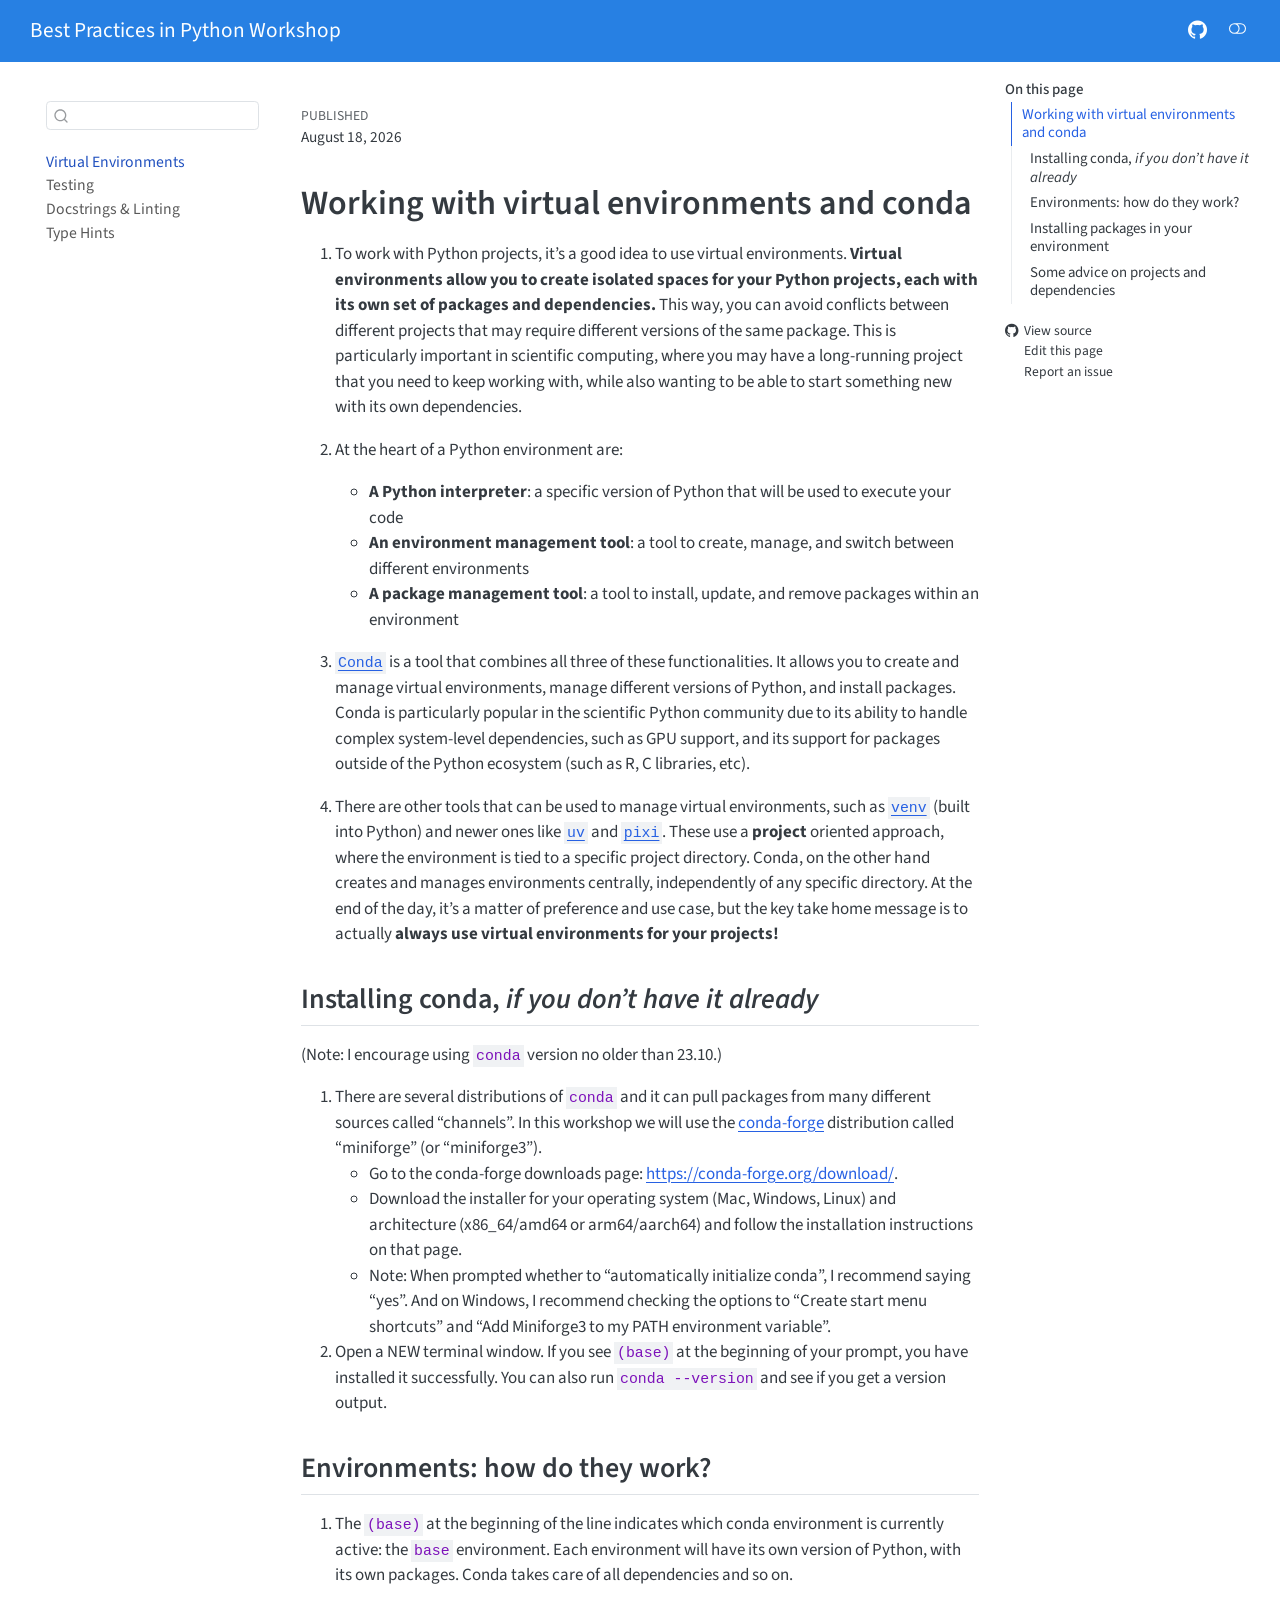
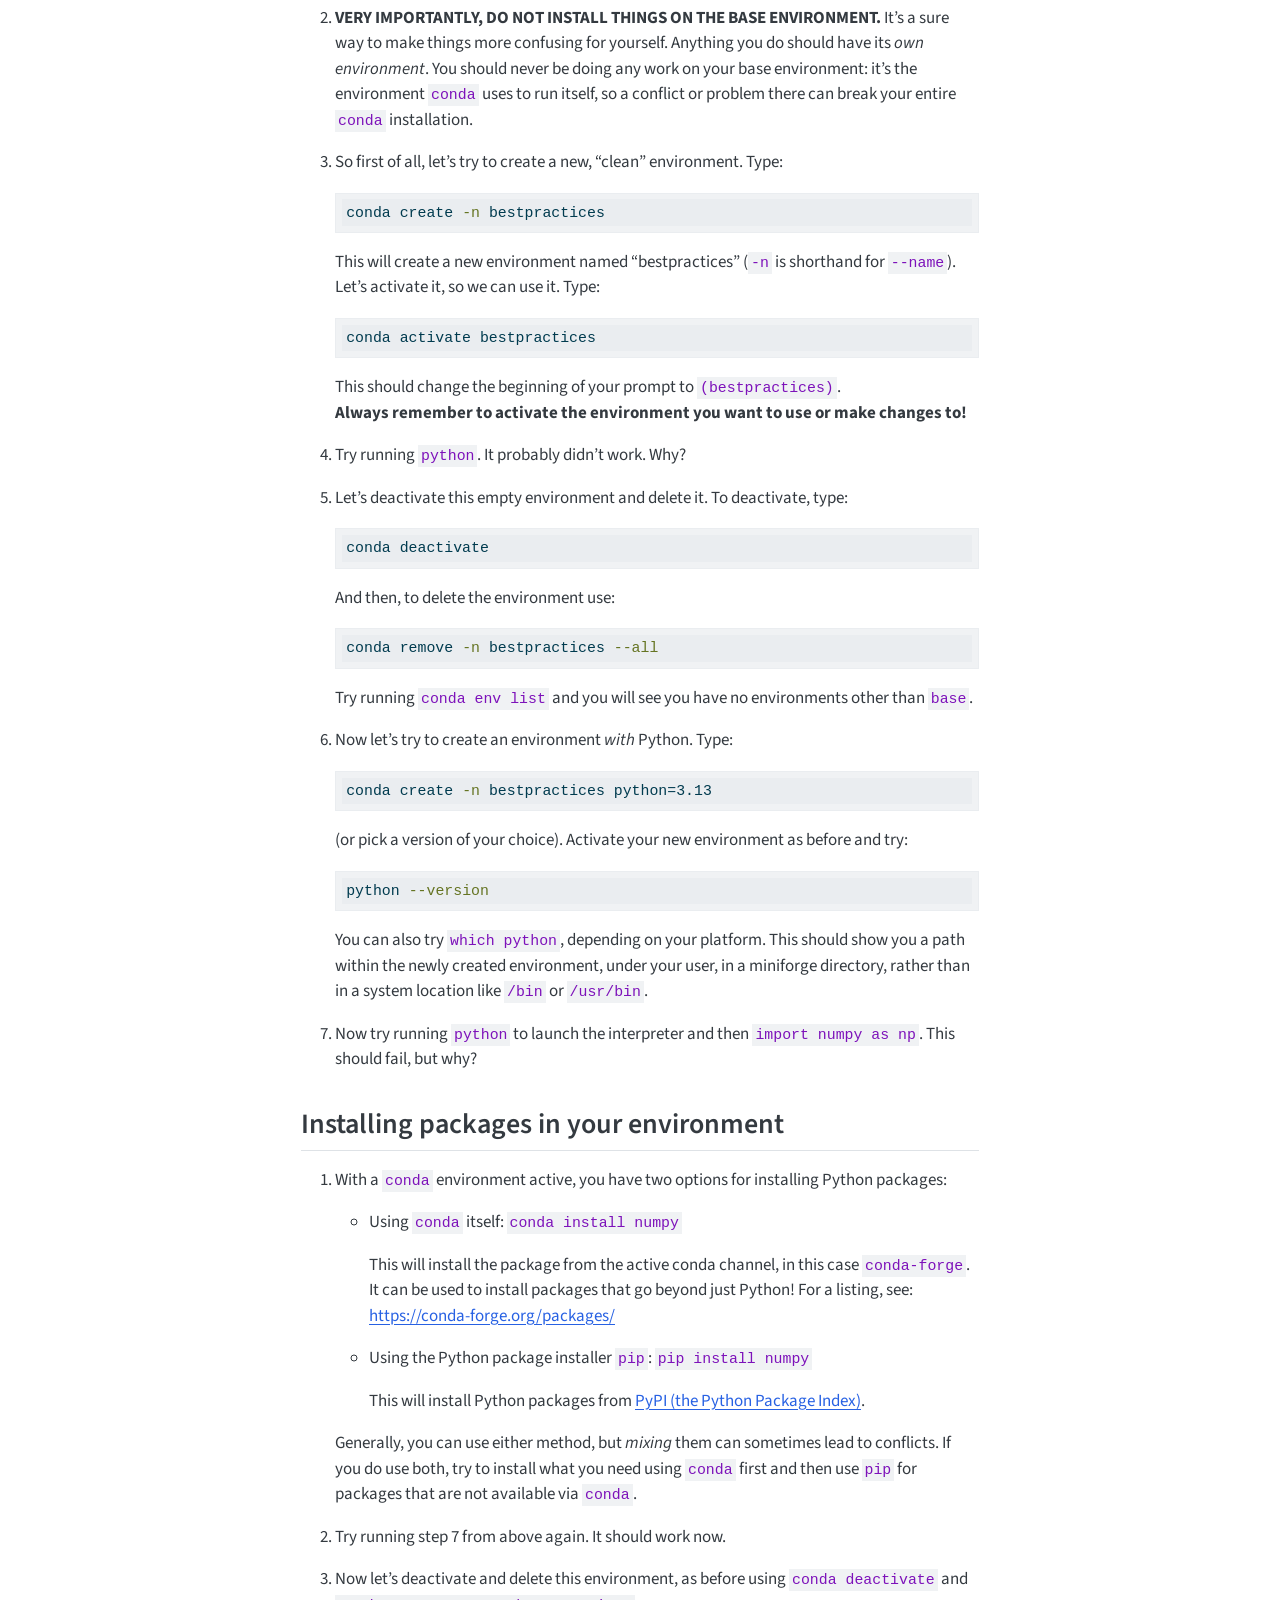
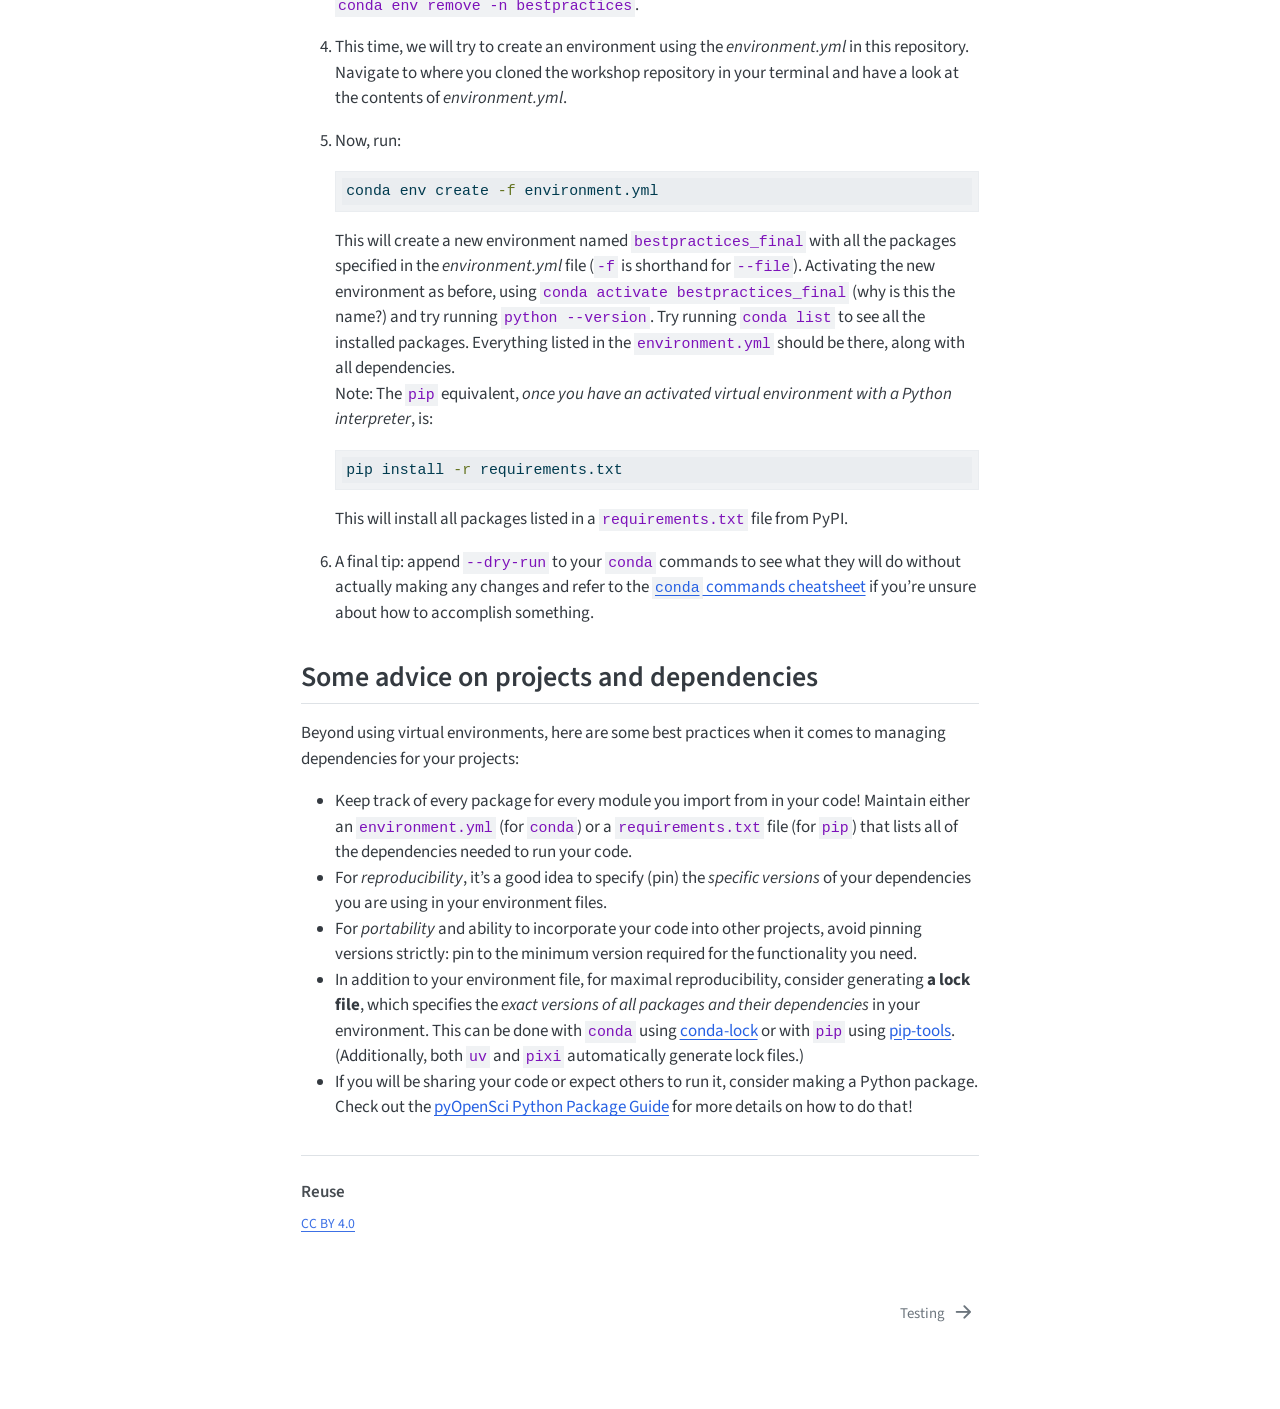
==== conda.html @ d21b776d "Built site for gh-pages" ====
<!DOCTYPE html>
<html xmlns="http://www.w3.org/1999/xhtml" lang="en" xml:lang="en"><head>

<meta charset="utf-8">
<meta name="generator" content="quarto-1.10.18">

<meta name="viewport" content="width=device-width, initial-scale=1.0, user-scalable=yes">

<meta name="dcterms.date" content="2026-08-18">

<title>conda – Best Practices in Python Workshop</title>
<style>
/* Default styles provided by pandoc.
** See https://pandoc.org/MANUAL.html#variables-for-html for config info.
*/
span.smallcaps{font-variant: small-caps;}
div.columns{display: flex; gap: 1.5em;}
div.column{flex: auto;}
@media screen {
div.columns{gap: min(4vw, 1.5em);}
div.column{overflow-x: auto;}
}
div.hanging-indent{margin-left: 1.5em; text-indent: -1.5em;}
ul.task-list{list-style: none;}
ul.task-list li input[type="checkbox"] {
  width: 0.8em;
  margin: 0 0.8em 0.2em -1em; /* quarto-specific, see https://github.com/quarto-dev/quarto-cli/issues/4556 */ 
  vertical-align: middle;
}
/* CSS for syntax highlighting */
html { -webkit-text-size-adjust: 100%; }
pre > code.sourceCode { white-space: pre; position: relative; }
pre > code.sourceCode > span { display: inline-block; line-height: 1.25; }
pre > code.sourceCode > span:empty { height: 1.2em; }
.sourceCode { overflow: visible; }
code.sourceCode > span { color: inherit; text-decoration: inherit; }
div.sourceCode { margin: 1em 0; }
pre.sourceCode { margin: 0; }
@media screen {
div.sourceCode { overflow: auto; }
}
@media print {
pre > code.sourceCode { white-space: pre-wrap; }
pre > code.sourceCode > span { text-indent: -5em; padding-left: 5em; }
}
pre.numberSource code
  { counter-reset: source-line 0; }
pre.numberSource code > span
  { position: relative; left: -4em; counter-increment: source-line; }
pre.numberSource code > span > a:first-child::before
  { content: counter(source-line);
    position: relative; left: -1em; text-align: right; vertical-align: baseline;
    border: none; display: inline-block;
    -webkit-touch-callout: none; -webkit-user-select: none;
    -khtml-user-select: none; -moz-user-select: none;
    -ms-user-select: none; user-select: none;
    padding: 0 4px; width: 4em;
  }
pre.numberSource { margin-left: 3em;  padding-left: 4px; }
div.sourceCode
  {   }
@media screen {
pre > code.sourceCode > span > a:first-child::before { text-decoration: underline; }
}
</style>


<script src="site_libs/quarto-nav/quarto-nav.js"></script>
<script src="site_libs/quarto-nav/headroom.min.js"></script>
<script src="site_libs/clipboard/clipboard.min.js"></script>
<script src="site_libs/quarto-search/autocomplete.umd.js"></script>
<script src="site_libs/quarto-search/fuse.min.js"></script>
<script src="site_libs/quarto-search/quarto-search.js"></script>
<meta name="quarto:offset" content="./">
<link href="./pytest.html" rel="next">
<script src="site_libs/quarto-html/quarto.js" type="module"></script>
<script src="site_libs/quarto-html/tabsets/tabsets.js" type="module"></script>
<script src="site_libs/quarto-html/popper.min.js"></script>
<script src="site_libs/quarto-html/tippy.umd.min.js"></script>
<script src="site_libs/quarto-html/anchor.min.js"></script>
<link href="site_libs/quarto-html/tippy.css" rel="stylesheet">
<link href="site_libs/quarto-html/quarto-syntax-highlighting-64a204ab8560d761af7679ceaba22944.css" rel="stylesheet" class="quarto-color-scheme" id="quarto-text-highlighting-styles">
<link href="site_libs/quarto-html/quarto-syntax-highlighting-dark-b85bc7c33db8c58e0ec93c3465666fed.css" rel="stylesheet" class="quarto-color-scheme quarto-color-alternate" id="quarto-text-highlighting-styles">
<link href="site_libs/quarto-html/quarto-syntax-highlighting-64a204ab8560d761af7679ceaba22944.css" rel="stylesheet" class="quarto-color-scheme-extra" id="quarto-text-highlighting-styles">
<script src="site_libs/bootstrap/bootstrap.min.js"></script>
<link href="site_libs/bootstrap/bootstrap-icons.css" rel="stylesheet">
<link href="site_libs/bootstrap/bootstrap-d63a2c9c8df14b07662b36303925c8cc.min.css" rel="stylesheet" append-hash="true" class="quarto-color-scheme" id="quarto-bootstrap" data-mode="light">
<link href="site_libs/bootstrap/bootstrap-dark-25e9c8d42985e58e95e1fd0d2beab71c.min.css" rel="stylesheet" append-hash="true" class="quarto-color-scheme quarto-color-alternate" id="quarto-bootstrap" data-mode="dark">
<link href="site_libs/bootstrap/bootstrap-d63a2c9c8df14b07662b36303925c8cc.min.css" rel="stylesheet" append-hash="true" class="quarto-color-scheme-extra" id="quarto-bootstrap" data-mode="light">
<script id="quarto-search-options" type="application/json">{
  "location": "sidebar",
  "copy-button": false,
  "collapse-after": 3,
  "panel-placement": "start",
  "type": "textbox",
  "limit": 50,
  "keyboard-shortcut": [
    "f",
    "/",
    "s"
  ],
  "show-item-context": true,
  "language": {
    "search-no-results-text": "No results",
    "search-matching-documents-text": "matching documents",
    "search-copy-link-title": "Copy link to search",
    "search-hide-matches-text": "Hide additional matches",
    "search-more-match-text": "more match in this document",
    "search-more-matches-text": "more matches in this document",
    "search-clear-button-title": "Clear",
    "search-text-placeholder": "",
    "search-detached-cancel-button-title": "Cancel",
    "search-submit-button-title": "Submit",
    "search-label": "Search"
  }
}</script>


<meta property="og:title" content="Best Practices in Python Workshop">
<meta property="og:site_name" content="Best Practices in Python Workshop">
</head>

<body class="nav-sidebar floating nav-fixed quarto-light"><script id="quarto-html-before-body" type="application/javascript">
    const toggleBodyColorMode = (bsSheetEl) => {
      const mode = bsSheetEl.getAttribute("data-mode");
      const bodyEl = window.document.querySelector("body");
      if (mode === "dark") {
        bodyEl.classList.add("quarto-dark");
        bodyEl.classList.remove("quarto-light");
      } else {
        bodyEl.classList.add("quarto-light");
        bodyEl.classList.remove("quarto-dark");
      }
    }
    const toggleBodyColorPrimary = () => {
      const bsSheetEl = window.document.querySelector("link#quarto-bootstrap:not([rel=disabled-stylesheet])");
      if (bsSheetEl) {
        toggleBodyColorMode(bsSheetEl);
      }
    }
    const setColorSchemeToggle = (alternate) => {
      const toggles = window.document.querySelectorAll('.quarto-color-scheme-toggle');
      for (let i=0; i < toggles.length; i++) {
        const toggle = toggles[i];
        if (toggle) {
          if (alternate) {
            toggle.classList.add("alternate");
          } else {
            toggle.classList.remove("alternate");
          }
        }
      }
    };
    const toggleColorMode = (alternate) => {
      // Switch the stylesheets
      const primaryStylesheets = window.document.querySelectorAll('link.quarto-color-scheme:not(.quarto-color-alternate)');
      const alternateStylesheets = window.document.querySelectorAll('link.quarto-color-scheme.quarto-color-alternate');
      manageTransitions('#quarto-margin-sidebar .nav-link', false);
      if (alternate) {
        // note: dark is layered on light, we don't disable primary!
        enableStylesheet(alternateStylesheets);
        for (const sheetNode of alternateStylesheets) {
          if (sheetNode.id === "quarto-bootstrap") {
            toggleBodyColorMode(sheetNode);
          }
        }
      } else {
        disableStylesheet(alternateStylesheets);
        enableStylesheet(primaryStylesheets)
        toggleBodyColorPrimary();
      }
      manageTransitions('#quarto-margin-sidebar .nav-link', true);
      // Switch the toggles
      setColorSchemeToggle(alternate)
      // Hack to workaround the fact that safari doesn't
      // properly recolor the scrollbar when toggling (#1455)
      if (navigator.userAgent.indexOf('Safari') > 0 && navigator.userAgent.indexOf('Chrome') == -1) {
        manageTransitions("body", false);
        window.scrollTo(0, 1);
        setTimeout(() => {
          window.scrollTo(0, 0);
          manageTransitions("body", true);
        }, 40);
      }
    }
    const disableStylesheet = (stylesheets) => {
      for (let i=0; i < stylesheets.length; i++) {
        const stylesheet = stylesheets[i];
        stylesheet.rel = 'disabled-stylesheet';
      }
    }
    const enableStylesheet = (stylesheets) => {
      for (let i=0; i < stylesheets.length; i++) {
        const stylesheet = stylesheets[i];
        if(stylesheet.rel !== 'stylesheet') { // for Chrome, which will still FOUC without this check
          stylesheet.rel = 'stylesheet';
        }
      }
    }
    const manageTransitions = (selector, allowTransitions) => {
      const els = window.document.querySelectorAll(selector);
      for (let i=0; i < els.length; i++) {
        const el = els[i];
        if (allowTransitions) {
          el.classList.remove('notransition');
        } else {
          el.classList.add('notransition');
        }
      }
    }
    const isFileUrl = () => {
      return window.location.protocol === 'file:';
    }
    const hasAlternateSentinel = () => {
      let styleSentinel = getColorSchemeSentinel();
      if (styleSentinel !== null) {
        return styleSentinel === "alternate";
      } else {
        return false;
      }
    }
    const setStyleSentinel = (alternate) => {
      const value = alternate ? "alternate" : "default";
      if (!isFileUrl()) {
        window.localStorage.setItem("quarto-color-scheme", value);
      } else {
        localAlternateSentinel = value;
      }
    }
    const getColorSchemeSentinel = () => {
      if (!isFileUrl()) {
        const storageValue = window.localStorage.getItem("quarto-color-scheme");
        return storageValue != null ? storageValue : localAlternateSentinel;
      } else {
        return localAlternateSentinel;
      }
    }
    const toggleGiscusIfUsed = (isAlternate, darkModeDefault) => {
      const baseTheme = document.querySelector('#giscus-base-theme')?.value ?? 'light';
      const alternateTheme = document.querySelector('#giscus-alt-theme')?.value ?? 'dark';
      let newTheme = '';
      if(authorPrefersDark) {
        newTheme = isAlternate ? baseTheme : alternateTheme;
      } else {
        newTheme = isAlternate ? alternateTheme : baseTheme;
      }
      const changeGiscusTheme = () => {
        // From: https://github.com/giscus/giscus/issues/336
        const sendMessage = (message) => {
          const iframe = document.querySelector('iframe.giscus-frame');
          if (!iframe) return;
          iframe.contentWindow.postMessage({ giscus: message }, 'https://giscus.app');
        }
        sendMessage({
          setConfig: {
            theme: newTheme
          }
        });
      }
      const isGiscussLoaded = window.document.querySelector('iframe.giscus-frame') !== null;
      if (isGiscussLoaded) {
        changeGiscusTheme();
      }
    };
    const authorPrefersDark = false;
    const queryPrefersDark = window.matchMedia('(prefers-color-scheme: dark)');
    const darkModeDefault = queryPrefersDark.matches;
      document.querySelector('link#quarto-text-highlighting-styles.quarto-color-scheme-extra').rel = 'disabled-stylesheet';
      document.querySelector('link#quarto-bootstrap.quarto-color-scheme-extra').rel = 'disabled-stylesheet';
    let localAlternateSentinel = darkModeDefault ? 'alternate' : 'default';
    // Dark / light mode switch
    window.quartoToggleColorScheme = () => {
      // Read the current dark / light value
      let toAlternate = !hasAlternateSentinel();
      toggleColorMode(toAlternate);
      setStyleSentinel(toAlternate);
      toggleGiscusIfUsed(toAlternate, darkModeDefault);
      window.dispatchEvent(new Event('resize'));
    };
    queryPrefersDark.addEventListener("change", e => {
      if(window.localStorage.getItem("quarto-color-scheme") !== null)
        return;
      const alternate = e.matches
      toggleColorMode(alternate);
      localAlternateSentinel = e.matches ? 'alternate' : 'default'; // this is used alongside local storage!
      toggleGiscusIfUsed(alternate, darkModeDefault);
    });
    // Switch to dark mode if need be
    if (hasAlternateSentinel()) {
      toggleColorMode(true);
    } else {
      toggleColorMode(false);
    }
  </script>

<div id="quarto-search-results"></div>
  <header id="quarto-header" class="headroom fixed-top">
    <nav class="navbar navbar-expand-lg " data-bs-theme="dark">
      <div class="navbar-container container-fluid">
      <div class="navbar-brand-container mx-auto">
    <a class="navbar-brand" href="./index.html">
    <span class="navbar-title">Best Practices in Python Workshop</span>
    </a>
  </div>
          <button class="navbar-toggler" type="button" data-bs-toggle="collapse" data-bs-target="#navbarCollapse" aria-controls="navbarCollapse" role="menu" aria-expanded="false" aria-label="Toggle navigation" onclick="if (window.quartoToggleHeadroom) { window.quartoToggleHeadroom(); }">
  <span class="navbar-toggler-icon"></span>
</button>
          <div class="collapse navbar-collapse" id="navbarCollapse">
            <ul class="navbar-nav navbar-nav-scroll ms-auto">
  <li class="nav-item compact">
    <a class="nav-link" href="https://github.com/TheJacksonLaboratory/bestpractices_workshop"> <i class="bi bi-github" role="img" aria-label="GitHub repository">
</i> 
<span class="menu-text"></span></a>
  </li>  
</ul>
              <div class="quarto-navbar-tools">
  <a href="" class="quarto-color-scheme-toggle quarto-navigation-tool  px-1" onclick="window.quartoToggleColorScheme(); return false;" title="Toggle dark mode"><i class="bi"></i></a>
</div>
          </div> <!-- /navcollapse -->
      </div> <!-- /container-fluid -->
    </nav>
  <nav class="quarto-secondary-nav">
    <div class="container-fluid d-flex">
      <button type="button" class="quarto-btn-toggle btn" data-bs-toggle="collapse" role="button" data-bs-target=".quarto-sidebar-collapse-item" aria-controls="quarto-sidebar" aria-expanded="false" aria-label="Toggle sidebar navigation" onclick="if (window.quartoToggleHeadroom) { window.quartoToggleHeadroom(); }">
        <i class="bi bi-layout-text-sidebar-reverse"></i>
      </button>
        <a class="flex-grow-1 no-decor" role="navigation" data-bs-toggle="collapse" data-bs-target=".quarto-sidebar-collapse-item" aria-controls="quarto-sidebar" aria-expanded="false" aria-label="Toggle sidebar navigation" onclick="if (window.quartoToggleHeadroom) { window.quartoToggleHeadroom(); }">      
          <h1 class="quarto-secondary-nav-title"></h1>
        </a>     
      <button type="button" class="btn quarto-search-button" aria-label="Search" onclick="window.quartoOpenSearch();">
        <i class="bi bi-search"></i>
      </button>
    </div>
  </nav>
</header>
<!-- content -->
<div id="quarto-content" class="quarto-container page-columns page-rows-contents page-layout-article page-navbar">
<!-- sidebar -->
  <nav id="quarto-sidebar" class="sidebar collapse collapse-horizontal quarto-sidebar-collapse-item sidebar-navigation floating overflow-auto">
        <div class="mt-2 flex-shrink-0 align-items-center">
        <div class="sidebar-search">
        <div id="quarto-search" class="" title="Search"></div>
        </div>
        </div>
    <div class="sidebar-menu-container"> 
    <ul class="list-unstyled mt-1">
        <li class="sidebar-item">
  <div class="sidebar-item-container"> 
  <a href="./conda.html" class="sidebar-item-text sidebar-link active">
 <span class="menu-text">Virtual Environments</span></a>
  </div>
</li>
        <li class="sidebar-item">
  <div class="sidebar-item-container"> 
  <a href="./pytest.html" class="sidebar-item-text sidebar-link">
 <span class="menu-text">Testing</span></a>
  </div>
</li>
        <li class="sidebar-item">
  <div class="sidebar-item-container"> 
  <a href="./docstrings.html" class="sidebar-item-text sidebar-link">
 <span class="menu-text">Docstrings &amp; Linting</span></a>
  </div>
</li>
        <li class="sidebar-item">
  <div class="sidebar-item-container"> 
  <a href="./typing.html" class="sidebar-item-text sidebar-link">
 <span class="menu-text">Type Hints</span></a>
  </div>
</li>
    </ul>
    </div>
</nav>
<div id="quarto-sidebar-glass" class="quarto-sidebar-collapse-item" data-bs-toggle="collapse" data-bs-target=".quarto-sidebar-collapse-item"></div>
<!-- margin-sidebar -->
    <div id="quarto-margin-sidebar" class="sidebar margin-sidebar">
        <nav id="TOC" role="doc-toc" class="toc-active" data-toc-expanded="99">
    <h2 id="toc-title">On this page</h2>
   
  <ul>
  <li><a href="#working-with-virtual-environments-and-conda" id="toc-working-with-virtual-environments-and-conda" class="nav-link active" data-scroll-target="#working-with-virtual-environments-and-conda">Working with virtual environments and conda</a>
  <ul class="collapse">
  <li><a href="#installing-conda-if-you-dont-have-it-already" id="toc-installing-conda-if-you-dont-have-it-already" class="nav-link" data-scroll-target="#installing-conda-if-you-dont-have-it-already">Installing conda, <em>if you don’t have it already</em></a></li>
  <li><a href="#environments-how-do-they-work" id="toc-environments-how-do-they-work" class="nav-link" data-scroll-target="#environments-how-do-they-work">Environments: how do they work?</a></li>
  <li><a href="#installing-packages-in-your-environment" id="toc-installing-packages-in-your-environment" class="nav-link" data-scroll-target="#installing-packages-in-your-environment">Installing packages in your environment</a></li>
  <li><a href="#some-advice-on-projects-and-dependencies" id="toc-some-advice-on-projects-and-dependencies" class="nav-link" data-scroll-target="#some-advice-on-projects-and-dependencies">Some advice on projects and dependencies</a></li>
  </ul></li>
  </ul>
<div class="toc-actions"><ul><li><a href="https://github.com/TheJacksonLaboratory/bestpractices_workshop/blob/main/conda.md" class="toc-action"><i class="bi bi-github"></i>View source</a></li><li><a href="https://github.com/TheJacksonLaboratory/bestpractices_workshop/edit/main/conda.md" class="toc-action"><i class="bi empty"></i>Edit this page</a></li><li><a href="https://github.com/TheJacksonLaboratory/bestpractices_workshop/issues/new" class="toc-action"><i class="bi empty"></i>Report an issue</a></li></ul></div></nav>
    </div>
<!-- main -->
<main class="content" id="quarto-document-content">


<header id="title-block-header" class="quarto-title-block default">
<div class="quarto-title">
</div>



<div class="quarto-title-meta">

    
    <div>
    <div class="quarto-title-meta-heading">Published</div>
    <div class="quarto-title-meta-contents">
      <p class="date">August 18, 2026</p>
    </div>
  </div>
  
    
  </div>
  


</header>


<section id="working-with-virtual-environments-and-conda" class="level1">
<h1>Working with virtual environments and conda</h1>
<ol type="1">
<li><p>To work with Python projects, it’s a good idea to use virtual environments. <strong>Virtual environments allow you to create isolated spaces for your Python projects, each with its own set of packages and dependencies.</strong> This way, you can avoid conflicts between different projects that may require different versions of the same package. This is particularly important in scientific computing, where you may have a long-running project that you need to keep working with, while also wanting to be able to start something new with its own dependencies.</p></li>
<li><p>At the heart of a Python environment are:</p>
<ul>
<li><strong>A Python interpreter</strong>: a specific version of Python that will be used to execute your code</li>
<li><strong>An environment management tool</strong>: a tool to create, manage, and switch between different environments</li>
<li><strong>A package management tool</strong>: a tool to install, update, and remove packages within an environment</li>
</ul></li>
<li><p><a href="https://conda.org"><code>Conda</code></a> is a tool that combines all three of these functionalities. It allows you to create and manage virtual environments, manage different versions of Python, and install packages. Conda is particularly popular in the scientific Python community due to its ability to handle complex system-level dependencies, such as GPU support, and its support for packages outside of the Python ecosystem (such as R, C libraries, etc).</p></li>
<li><p>There are other tools that can be used to manage virtual environments, such as <a href="https://docs.python.org/3/library/venv.html"><code>venv</code></a> (built into Python) and newer ones like <a href="https://docs.astral.sh/uv/"><code>uv</code></a> and <a href="https://pixi.sh/latest/"><code>pixi</code></a>. These use a <strong>project</strong> oriented approach, where the environment is tied to a specific project directory. Conda, on the other hand creates and manages environments centrally, independently of any specific directory. At the end of the day, it’s a matter of preference and use case, but the key take home message is to actually <strong>always use virtual environments for your projects!</strong></p></li>
</ol>
<section id="installing-conda-if-you-dont-have-it-already" class="level2">
<h2 class="anchored" data-anchor-id="installing-conda-if-you-dont-have-it-already">Installing conda, <em>if you don’t have it already</em></h2>
<p>(Note: I encourage using <code>conda</code> version no older than 23.10.)</p>
<ol type="1">
<li>There are several distributions of <code>conda</code> and it can pull packages from many different sources called “channels”. In this workshop we will use the <a href="https://conda-forge.org">conda-forge</a> distribution called “miniforge” (or “miniforge3”).
<ul>
<li>Go to the conda-forge downloads page: <a href="https://conda-forge.org/download/">https://conda-forge.org/download/</a>.<br>
</li>
<li>Download the installer for your operating system (Mac, Windows, Linux) and architecture (x86_64/amd64 or arm64/aarch64) and follow the installation instructions on that page.<br>
</li>
<li>Note: When prompted whether to “automatically initialize conda”, I recommend saying “yes”. And on Windows, I recommend checking the options to “Create start menu shortcuts” and “Add Miniforge3 to my PATH environment variable”.</li>
</ul></li>
<li>Open a NEW terminal window. If you see <code>(base)</code> at the beginning of your prompt, you have installed it successfully. You can also run <code>conda --version</code> and see if you get a version output.</li>
</ol>
</section>
<section id="environments-how-do-they-work" class="level2">
<h2 class="anchored" data-anchor-id="environments-how-do-they-work">Environments: how do they work?</h2>
<ol type="1">
<li><p>The <code>(base)</code> at the beginning of the line indicates which conda environment is currently active: the <code>base</code> environment. Each environment will have its own version of Python, with its own packages. Conda takes care of all dependencies and so on.</p></li>
<li><p><strong>VERY IMPORTANTLY, DO NOT INSTALL THINGS ON THE BASE ENVIRONMENT.</strong> It’s a sure way to make things more confusing for yourself. Anything you do should have its <em>own environment</em>. You should never be doing any work on your base environment: it’s the environment <code>conda</code> uses to run itself, so a conflict or problem there can break your entire <code>conda</code> installation.</p></li>
<li><p>So first of all, let’s try to create a new, “clean” environment. Type:</p>
<div class="code-copy-outer-scaffold"><div class="sourceCode" id="cb1"><pre class="sourceCode bash code-with-copy"><code class="sourceCode bash"><span id="cb1-1"><a href="#cb1-1" aria-hidden="true" tabindex="-1"></a><span class="ex">conda</span> create <span class="at">-n</span> bestpractices</span></code></pre></div><button title="Copy to Clipboard" class="code-copy-button"><i class="bi"></i></button></div>
<p>This will create a new environment named “bestpractices” (<code>-n</code> is shorthand for <code>--name</code>). Let’s activate it, so we can use it. Type:</p>
<div class="code-copy-outer-scaffold"><div class="sourceCode" id="cb2"><pre class="sourceCode bash code-with-copy"><code class="sourceCode bash"><span id="cb2-1"><a href="#cb2-1" aria-hidden="true" tabindex="-1"></a><span class="ex">conda</span> activate bestpractices</span></code></pre></div><button title="Copy to Clipboard" class="code-copy-button"><i class="bi"></i></button></div>
<p>This should change the beginning of your prompt to <code>(bestpractices)</code>.<br>
<strong>Always remember to activate the environment you want to use or make changes to!</strong></p></li>
<li><p>Try running <code>python</code>. It probably didn’t work. Why?</p></li>
<li><p>Let’s deactivate this empty environment and delete it. To deactivate, type:</p>
<div class="code-copy-outer-scaffold"><div class="sourceCode" id="cb3"><pre class="sourceCode bash code-with-copy"><code class="sourceCode bash"><span id="cb3-1"><a href="#cb3-1" aria-hidden="true" tabindex="-1"></a><span class="ex">conda</span> deactivate</span></code></pre></div><button title="Copy to Clipboard" class="code-copy-button"><i class="bi"></i></button></div>
<p>And then, to delete the environment use:</p>
<div class="code-copy-outer-scaffold"><div class="sourceCode" id="cb4"><pre class="sourceCode bash code-with-copy"><code class="sourceCode bash"><span id="cb4-1"><a href="#cb4-1" aria-hidden="true" tabindex="-1"></a><span class="ex">conda</span> remove <span class="at">-n</span> bestpractices <span class="at">--all</span></span></code></pre></div><button title="Copy to Clipboard" class="code-copy-button"><i class="bi"></i></button></div>
<p>Try running <code>conda env list</code> and you will see you have no environments other than <code>base</code>.</p></li>
<li><p>Now let’s try to create an environment <em>with</em> Python. Type:</p>
<div class="code-copy-outer-scaffold"><div class="sourceCode" id="cb5"><pre class="sourceCode bash code-with-copy"><code class="sourceCode bash"><span id="cb5-1"><a href="#cb5-1" aria-hidden="true" tabindex="-1"></a><span class="ex">conda</span> create <span class="at">-n</span> bestpractices python=3.13</span></code></pre></div><button title="Copy to Clipboard" class="code-copy-button"><i class="bi"></i></button></div>
<p>(or pick a version of your choice). Activate your new environment as before and try:</p>
<div class="code-copy-outer-scaffold"><div class="sourceCode" id="cb6"><pre class="sourceCode bash code-with-copy"><code class="sourceCode bash"><span id="cb6-1"><a href="#cb6-1" aria-hidden="true" tabindex="-1"></a><span class="ex">python</span> <span class="at">--version</span></span></code></pre></div><button title="Copy to Clipboard" class="code-copy-button"><i class="bi"></i></button></div>
<p>You can also try <code>which python</code>, depending on your platform. This should show you a path within the newly created environment, under your user, in a miniforge directory, rather than in a system location like <code>/bin</code> or <code>/usr/bin</code>.</p></li>
<li><p>Now try running <code>python</code> to launch the interpreter and then <code>import numpy as np</code>. This should fail, but why?</p></li>
</ol>
</section>
<section id="installing-packages-in-your-environment" class="level2">
<h2 class="anchored" data-anchor-id="installing-packages-in-your-environment">Installing packages in your environment</h2>
<ol type="1">
<li><p>With a <code>conda</code> environment active, you have two options for installing Python packages:</p>
<ul>
<li><p>Using <code>conda</code> itself: <code>conda install numpy</code></p>
<p>This will install the package from the active conda channel, in this case <code>conda-forge</code>. It can be used to install packages that go beyond just Python! For a listing, see: <a href="https://conda-forge.org/packages/">https://conda-forge.org/packages/</a></p></li>
<li><p>Using the Python package installer <code>pip</code>: <code>pip install numpy</code></p>
<p>This will install Python packages from <a href="https://pypi.org">PyPI (the Python Package Index)</a>.</p></li>
</ul>
<p>Generally, you can use either method, but <em>mixing</em> them can sometimes lead to conflicts. If you do use both, try to install what you need using <code>conda</code> first and then use <code>pip</code> for packages that are not available via <code>conda</code>.</p></li>
<li><p>Try running step 7 from above again. It should work now.</p></li>
<li><p>Now let’s deactivate and delete this environment, as before using <code>conda deactivate</code> and <code>conda env remove -n bestpractices</code>.</p></li>
<li><p>This time, we will try to create an environment using the <em>environment.yml</em> in this repository. Navigate to where you cloned the workshop repository in your terminal and have a look at the contents of <em>environment.yml</em>.</p></li>
<li><p>Now, run:</p>
<div class="code-copy-outer-scaffold"><div class="sourceCode" id="cb7"><pre class="sourceCode bash code-with-copy"><code class="sourceCode bash"><span id="cb7-1"><a href="#cb7-1" aria-hidden="true" tabindex="-1"></a><span class="ex">conda</span> env create <span class="at">-f</span> environment.yml</span></code></pre></div><button title="Copy to Clipboard" class="code-copy-button"><i class="bi"></i></button></div>
<p>This will create a new environment named <code>bestpractices_final</code> with all the packages specified in the <em>environment.yml</em> file (<code>-f</code> is shorthand for <code>--file</code>). Activating the new environment as before, using <code>conda activate bestpractices_final</code> (why is this the name?) and try running <code>python --version</code>. Try running <code>conda list</code> to see all the installed packages. Everything listed in the <code>environment.yml</code> should be there, along with all dependencies.<br>
Note: The <code>pip</code> equivalent, <em>once you have an activated virtual environment with a Python interpreter</em>, is:</p>
<div class="code-copy-outer-scaffold"><div class="sourceCode" id="cb8"><pre class="sourceCode bash code-with-copy"><code class="sourceCode bash"><span id="cb8-1"><a href="#cb8-1" aria-hidden="true" tabindex="-1"></a><span class="ex">pip</span> install <span class="at">-r</span> requirements.txt</span></code></pre></div><button title="Copy to Clipboard" class="code-copy-button"><i class="bi"></i></button></div>
<p>This will install all packages listed in a <code>requirements.txt</code> file from PyPI.</p></li>
<li><p>A final tip: append <code>--dry-run</code> to your <code>conda</code> commands to see what they will do without actually making any changes and refer to the <a href="https://docs.conda.io/projects/conda/en/latest/user-guide/cheatsheet.html#cheatsheet"><code>conda</code> commands cheatsheet</a> if you’re unsure about how to accomplish something.</p></li>
</ol>
</section>
<section id="some-advice-on-projects-and-dependencies" class="level2">
<h2 class="anchored" data-anchor-id="some-advice-on-projects-and-dependencies">Some advice on projects and dependencies</h2>
<p>Beyond using virtual environments, here are some best practices when it comes to managing dependencies for your projects:</p>
<ul>
<li>Keep track of every package for every module you import from in your code! Maintain either an <code>environment.yml</code> (for <code>conda</code>) or a <code>requirements.txt</code> file (for <code>pip</code>) that lists all of the dependencies needed to run your code.</li>
<li>For <em>reproducibility</em>, it’s a good idea to specify (pin) the <em>specific versions</em> of your dependencies you are using in your environment files.</li>
<li>For <em>portability</em> and ability to incorporate your code into other projects, avoid pinning versions strictly: pin to the minimum version required for the functionality you need.</li>
<li>In addition to your environment file, for maximal reproducibility, consider generating <strong>a lock file</strong>, which specifies the <em>exact versions of all packages and their dependencies</em> in your environment. This can be done with <code>conda</code> using <a href="https://github.com/conda/conda-lock">conda-lock</a> or with <code>pip</code> using <a href="https://github.com/jazzband/pip-tools/">pip-tools</a>. (Additionally, both <code>uv</code> and <code>pixi</code> automatically generate lock files.)</li>
<li>If you will be sharing your code or expect others to run it, consider making a Python package. Check out the <a href="https://www.pyopensci.org/python-package-guide/index.html">pyOpenSci Python Package Guide</a> for more details on how to do that!</li>
</ul>


</section>
</section>

<div id="quarto-appendix" class="default"><section class="quarto-appendix-contents" id="quarto-reuse"><h2 class="anchored quarto-appendix-heading">Reuse</h2><div class="quarto-appendix-contents"><div><a rel="license" href="https://creativecommons.org/licenses/by/4.0/">CC BY 4.0</a></div></div></section></div></main> <!-- /main -->
<script id="quarto-html-after-body" type="application/javascript">
  window.document.addEventListener("DOMContentLoaded", function (event) {
    // Ensure there is a toggle, if there isn't float one in the top right
    if (window.document.querySelector('.quarto-color-scheme-toggle') === null) {
      const a = window.document.createElement('a');
      a.classList.add('top-right');
      a.classList.add('quarto-color-scheme-toggle');
      a.href = "";
      a.onclick = function() { try { window.quartoToggleColorScheme(); } catch {} return false; };
      const i = window.document.createElement("i");
      i.classList.add('bi');
      a.appendChild(i);
      window.document.body.appendChild(a);
    }
    setColorSchemeToggle(hasAlternateSentinel())
    const icon = "";
    const anchorJS = new window.AnchorJS();
    anchorJS.options = {
      placement: 'right',
      icon: icon
    };
    anchorJS.add('.anchored');
    const isCodeAnnotation = (el) => {
      for (const clz of el.classList) {
        if (clz.startsWith('code-annotation-')) {                     
          return true;
        }
      }
      return false;
    }
    const onCopySuccess = function(e) {
      // button target
      const button = e.trigger;
      // don't keep focus
      button.blur();
      // flash "checked"
      button.classList.add('code-copy-button-checked');
      var currentTitle = button.getAttribute("title");
      button.setAttribute("title", "Copied!");
      let tooltip;
      if (window.bootstrap) {
        button.setAttribute("data-bs-toggle", "tooltip");
        button.setAttribute("data-bs-placement", "left");
        button.setAttribute("data-bs-title", "Copied!");
        tooltip = new bootstrap.Tooltip(button, 
          { trigger: "manual", 
            customClass: "code-copy-button-tooltip",
            offset: [0, -8]});
        tooltip.show();    
      }
      setTimeout(function() {
        if (tooltip) {
          tooltip.hide();
          button.removeAttribute("data-bs-title");
          button.removeAttribute("data-bs-toggle");
          button.removeAttribute("data-bs-placement");
        }
        button.setAttribute("title", currentTitle);
        button.classList.remove('code-copy-button-checked');
      }, 1000);
      // clear code selection
      e.clearSelection();
    }
    const getTextToCopy = function(trigger) {
      const outerScaffold = trigger.parentElement.cloneNode(true);
      const codeEl = outerScaffold.querySelector('code');
      for (const childEl of codeEl.children) {
        if (isCodeAnnotation(childEl)) {
          childEl.remove();
        }
      }
      return codeEl.innerText;
    }
    const clipboard = new window.ClipboardJS('.code-copy-button:not([data-in-quarto-modal])', {
      text: getTextToCopy
    });
    clipboard.on('success', onCopySuccess);
    if (window.document.getElementById('quarto-embedded-source-code-modal')) {
      const clipboardModal = new window.ClipboardJS('.code-copy-button[data-in-quarto-modal]', {
        text: getTextToCopy,
        container: window.document.getElementById('quarto-embedded-source-code-modal')
      });
      clipboardModal.on('success', onCopySuccess);
    }
      var localhostRegex = new RegExp(/^(?:http|https):\/\/localhost\:?[0-9]*\//);
      var mailtoRegex = new RegExp(/^mailto:/);
        var filterRegex = new RegExp("https:\/\/erickmartins\.github\.io\/bestpractices_workshop\/");
      var isInternal = (href) => {
          return filterRegex.test(href) || localhostRegex.test(href) || mailtoRegex.test(href);
      }
      // Inspect non-navigation links and adorn them if external
     var links = window.document.querySelectorAll('a[href]:not(.nav-link):not(.navbar-brand):not(.toc-action):not(.sidebar-link):not(.sidebar-item-toggle):not(.pagination-link):not(.no-external):not([aria-hidden]):not(.dropdown-item):not(.quarto-navigation-tool):not(.about-link)');
      for (var i=0; i<links.length; i++) {
        const link = links[i];
        if (!isInternal(link.href)) {
          // undo the damage that might have been done by quarto-nav.js in the case of
          // links that we want to consider external
          if (link.dataset.originalHref !== undefined) {
            link.href = link.dataset.originalHref;
          }
        }
      }
    function tippyHover(el, contentFn, onTriggerFn, onUntriggerFn) {
      const config = {
        allowHTML: true,
        maxWidth: 500,
        delay: 100,
        arrow: false,
        appendTo: function(el) {
            return el.parentElement;
        },
        interactive: true,
        interactiveBorder: 10,
        theme: 'quarto',
        placement: 'bottom-start',
      };
      if (contentFn) {
        config.content = contentFn;
      }
      if (onTriggerFn) {
        config.onTrigger = onTriggerFn;
      }
      if (onUntriggerFn) {
        config.onUntrigger = onUntriggerFn;
      }
      window.tippy(el, config); 
    }
    const noterefs = window.document.querySelectorAll('a[role="doc-noteref"]');
    for (var i=0; i<noterefs.length; i++) {
      const ref = noterefs[i];
      tippyHover(ref, function() {
        // use id or data attribute instead here
        let href = ref.getAttribute('data-footnote-href') || ref.getAttribute('href');
        try { href = new URL(href).hash; } catch {}
        const id = href.replace(/^#\/?/, "");
        const note = window.document.getElementById(id);
        if (note) {
          return note.innerHTML;
        } else {
          return "";
        }
      });
    }
    const xrefs = window.document.querySelectorAll('a.quarto-xref');
    const processXRef = (id, note) => {
      // Strip column container classes
      const stripColumnClz = (el) => {
        el.classList.remove("page-full", "page-columns");
        if (el.children) {
          for (const child of el.children) {
            stripColumnClz(child);
          }
        }
      }
      stripColumnClz(note)
      if (id === null || id.startsWith('sec-')) {
        // Special case sections, only their first couple elements
        const container = document.createElement("div");
        if (note.children && note.children.length > 2) {
          container.appendChild(note.children[0].cloneNode(true));
          for (let i = 1; i < note.children.length; i++) {
            const child = note.children[i];
            if (child.tagName === "P" && child.innerText === "") {
              continue;
            } else {
              container.appendChild(child.cloneNode(true));
              break;
            }
          }
          if (window.Quarto?.typesetMath) {
            window.Quarto.typesetMath(container);
          }
          return container.innerHTML
        } else {
          if (window.Quarto?.typesetMath) {
            window.Quarto.typesetMath(note);
          }
          return note.innerHTML;
        }
      } else {
        // Remove any anchor links if they are present
        const anchorLink = note.querySelector('a.anchorjs-link');
        if (anchorLink) {
          anchorLink.remove();
        }
        if (window.Quarto?.typesetMath) {
          window.Quarto.typesetMath(note);
        }
        if (note.classList.contains("callout")) {
          return note.outerHTML;
        } else {
          return note.innerHTML;
        }
      }
    }
    for (var i=0; i<xrefs.length; i++) {
      const xref = xrefs[i];
      tippyHover(xref, undefined, function(instance) {
        instance.disable();
        let url = xref.getAttribute('href');
        let hash = undefined; 
        if (url.startsWith('#')) {
          hash = url;
        } else {
          try { hash = new URL(url).hash; } catch {}
        }
        if (hash) {
          const id = hash.replace(/^#\/?/, "");
          const note = window.document.getElementById(id);
          if (note !== null) {
            try {
              const html = processXRef(id, note.cloneNode(true));
              instance.setContent(html);
            } finally {
              instance.enable();
              instance.show();
            }
          } else {
            // See if we can fetch this
            fetch(url.split('#')[0])
            .then(res => res.text())
            .then(html => {
              const parser = new DOMParser();
              const htmlDoc = parser.parseFromString(html, "text/html");
              const note = htmlDoc.getElementById(id);
              if (note !== null) {
                const html = processXRef(id, note);
                instance.setContent(html);
              } 
            }).finally(() => {
              instance.enable();
              instance.show();
            });
          }
        } else {
          // See if we can fetch a full url (with no hash to target)
          // This is a special case and we should probably do some content thinning / targeting
          fetch(url)
          .then(res => res.text())
          .then(html => {
            const parser = new DOMParser();
            const htmlDoc = parser.parseFromString(html, "text/html");
            const note = htmlDoc.querySelector('main.content');
            if (note !== null) {
              // This should only happen for chapter cross references
              // (since there is no id in the URL)
              // remove the first header
              if (note.children.length > 0 && note.children[0].tagName === "HEADER") {
                note.children[0].remove();
              }
              const html = processXRef(null, note);
              instance.setContent(html);
            } 
          }).finally(() => {
            instance.enable();
            instance.show();
          });
        }
      }, function(instance) {
      });
    }
        let selectedAnnoteEl;
        const selectorForAnnotation = ( cell, annotation) => {
          let cellAttr = 'data-code-cell="' + cell + '"';
          let lineAttr = 'data-code-annotation="' +  annotation + '"';
          const selector = 'span[' + cellAttr + '][' + lineAttr + ']';
          return selector;
        }
        const selectCodeLines = (annoteEl) => {
          const doc = window.document;
          const targetCell = annoteEl.getAttribute("data-target-cell");
          const targetAnnotation = annoteEl.getAttribute("data-target-annotation");
          const annoteSpan = window.document.querySelector(selectorForAnnotation(targetCell, targetAnnotation));
          const lines = annoteSpan.getAttribute("data-code-lines").split(",");
          const lineIds = lines.map((line) => {
            return targetCell + "-" + line;
          })
          let top = null;
          let height = null;
          let parent = null;
          if (lineIds.length > 0) {
              //compute the position of the single el (top and bottom and make a div)
              const el = window.document.getElementById(lineIds[0]);
              top = el.offsetTop;
              height = el.offsetHeight;
              parent = el.parentElement.parentElement;
            if (lineIds.length > 1) {
              const lastEl = window.document.getElementById(lineIds[lineIds.length - 1]);
              const bottom = lastEl.offsetTop + lastEl.offsetHeight;
              height = bottom - top;
            }
            if (top !== null && height !== null && parent !== null) {
              // cook up a div (if necessary) and position it 
              let div = window.document.getElementById("code-annotation-line-highlight");
              if (div === null) {
                div = window.document.createElement("div");
                div.setAttribute("id", "code-annotation-line-highlight");
                div.style.position = 'absolute';
                parent.appendChild(div);
              }
              div.style.top = top - 2 + "px";
              div.style.height = height + 4 + "px";
              div.style.left = 0;
              let gutterDiv = window.document.getElementById("code-annotation-line-highlight-gutter");
              if (gutterDiv === null) {
                gutterDiv = window.document.createElement("div");
                gutterDiv.setAttribute("id", "code-annotation-line-highlight-gutter");
                gutterDiv.style.position = 'absolute';
                const codeCell = window.document.getElementById(targetCell);
                const gutter = codeCell.querySelector('.code-annotation-gutter');
                gutter.appendChild(gutterDiv);
              }
              gutterDiv.style.top = top - 2 + "px";
              gutterDiv.style.height = height + 4 + "px";
            }
            selectedAnnoteEl = annoteEl;
          }
        };
        const unselectCodeLines = () => {
          const elementsIds = ["code-annotation-line-highlight", "code-annotation-line-highlight-gutter"];
          elementsIds.forEach((elId) => {
            const div = window.document.getElementById(elId);
            if (div) {
              div.remove();
            }
          });
          selectedAnnoteEl = undefined;
        };
          // Handle positioning of the toggle
      window.addEventListener(
        "resize",
        throttle(() => {
          elRect = undefined;
          if (selectedAnnoteEl) {
            selectCodeLines(selectedAnnoteEl);
          }
        }, 10)
      );
      function throttle(fn, ms) {
      let throttle = false;
      let timer;
        return (...args) => {
          if(!throttle) { // first call gets through
              fn.apply(this, args);
              throttle = true;
          } else { // all the others get throttled
              if(timer) clearTimeout(timer); // cancel #2
              timer = setTimeout(() => {
                fn.apply(this, args);
                timer = throttle = false;
              }, ms);
          }
        };
      }
        // Attach click handler to the DT
        const annoteDls = window.document.querySelectorAll('dt[data-target-cell]');
        for (const annoteDlNode of annoteDls) {
          annoteDlNode.addEventListener('click', (event) => {
            const clickedEl = event.target;
            if (clickedEl !== selectedAnnoteEl) {
              unselectCodeLines();
              const activeEl = window.document.querySelector('dt[data-target-cell].code-annotation-active');
              if (activeEl) {
                activeEl.classList.remove('code-annotation-active');
              }
              selectCodeLines(clickedEl);
              clickedEl.classList.add('code-annotation-active');
            } else {
              // Unselect the line
              unselectCodeLines();
              clickedEl.classList.remove('code-annotation-active');
            }
          });
        }
    const findCites = (el) => {
      const parentEl = el.parentElement;
      if (parentEl) {
        const cites = parentEl.dataset.cites;
        if (cites) {
          return {
            el,
            cites: cites.split(' ')
          };
        } else {
          return findCites(el.parentElement)
        }
      } else {
        return undefined;
      }
    };
    var bibliorefs = window.document.querySelectorAll('a[role="doc-biblioref"]');
    for (var i=0; i<bibliorefs.length; i++) {
      const ref = bibliorefs[i];
      const citeInfo = findCites(ref);
      if (citeInfo) {
        tippyHover(citeInfo.el, function() {
          var popup = window.document.createElement('div');
          citeInfo.cites.forEach(function(cite) {
            var citeDiv = window.document.createElement('div');
            citeDiv.classList.add('hanging-indent');
            citeDiv.classList.add('csl-entry');
            var biblioDiv = window.document.getElementById('ref-' + cite);
            if (biblioDiv) {
              citeDiv.innerHTML = biblioDiv.innerHTML;
            }
            popup.appendChild(citeDiv);
          });
          return popup.innerHTML;
        });
      }
    }
  });
  </script>
<nav class="page-navigation">
  <div class="nav-page nav-page-previous">
  </div>
  <div class="nav-page nav-page-next">
      <a href="./pytest.html" class="pagination-link" aria-label="Testing">
        <span class="nav-page-text">Testing</span> <i class="bi bi-arrow-right-short"></i>
      </a>
  </div>
</nav>
</div> <!-- /content -->




<footer class="footer"><div class="nav-footer"><div class="nav-footer-center"><div class="toc-actions d-sm-block d-md-none"><ul><li><a href="https://github.com/TheJacksonLaboratory/bestpractices_workshop/blob/main/conda.md" class="toc-action"><i class="bi bi-github"></i>View source</a></li><li><a href="https://github.com/TheJacksonLaboratory/bestpractices_workshop/edit/main/conda.md" class="toc-action"><i class="bi empty"></i>Edit this page</a></li><li><a href="https://github.com/TheJacksonLaboratory/bestpractices_workshop/issues/new" class="toc-action"><i class="bi empty"></i>Report an issue</a></li></ul></div></div></div></footer></body></html>
---- site_libs/quarto-html/tippy.css ----
.tippy-box[data-animation=fade][data-state=hidden]{opacity:0}[data-tippy-root]{max-width:calc(100vw - 10px)}.tippy-box{position:relative;background-color:#333;color:#fff;border-radius:4px;font-size:14px;line-height:1.4;white-space:normal;outline:0;transition-property:transform,visibility,opacity}.tippy-box[data-placement^=top]>.tippy-arrow{bottom:0}.tippy-box[data-placement^=top]>.tippy-arrow:before{bottom:-7px;left:0;border-width:8px 8px 0;border-top-color:initial;transform-origin:center top}.tippy-box[data-placement^=bottom]>.tippy-arrow{top:0}.tippy-box[data-placement^=bottom]>.tippy-arrow:before{top:-7px;left:0;border-width:0 8px 8px;border-bottom-color:initial;transform-origin:center bottom}.tippy-box[data-placement^=left]>.tippy-arrow{right:0}.tippy-box[data-placement^=left]>.tippy-arrow:before{border-width:8px 0 8px 8px;border-left-color:initial;right:-7px;transform-origin:center left}.tippy-box[data-placement^=right]>.tippy-arrow{left:0}.tippy-box[data-placement^=right]>.tippy-arrow:before{left:-7px;border-width:8px 8px 8px 0;border-right-color:initial;transform-origin:center right}.tippy-box[data-inertia][data-state=visible]{transition-timing-function:cubic-bezier(.54,1.5,.38,1.11)}.tippy-arrow{width:16px;height:16px;color:#333}.tippy-arrow:before{content:"";position:absolute;border-color:transparent;border-style:solid}.tippy-content{position:relative;padding:5px 9px;z-index:1}
---- site_libs/quarto-html/quarto-syntax-highlighting-64a204ab8560d761af7679ceaba22944.css ----
/* quarto syntax highlight colors */
:root {
  --quarto-hl-ot-color: #003B4F;
  --quarto-hl-at-color: #657422;
  --quarto-hl-ss-color: #20794D;
  --quarto-hl-an-color: #5E5E5E;
  --quarto-hl-fu-color: #4758AB;
  --quarto-hl-st-color: #20794D;
  --quarto-hl-cf-color: #003B4F;
  --quarto-hl-op-color: #5E5E5E;
  --quarto-hl-er-color: #AD0000;
  --quarto-hl-bn-color: #AD0000;
  --quarto-hl-al-color: #AD0000;
  --quarto-hl-va-color: #111111;
  --quarto-hl-bu-color: inherit;
  --quarto-hl-ex-color: inherit;
  --quarto-hl-pp-color: #AD0000;
  --quarto-hl-in-color: #5E5E5E;
  --quarto-hl-vs-color: #20794D;
  --quarto-hl-wa-color: #5E5E5E;
  --quarto-hl-do-color: #5E5E5E;
  --quarto-hl-im-color: #00769E;
  --quarto-hl-ch-color: #20794D;
  --quarto-hl-dt-color: #AD0000;
  --quarto-hl-fl-color: #AD0000;
  --quarto-hl-co-color: #5E5E5E;
  --quarto-hl-cv-color: #5E5E5E;
  --quarto-hl-cn-color: #8f5902;
  --quarto-hl-sc-color: #5E5E5E;
  --quarto-hl-dv-color: #AD0000;
  --quarto-hl-kw-color: #003B4F;
}

/* other quarto variables */
:root {
  --quarto-font-monospace: SFMono-Regular, Menlo, Monaco, Consolas, "Liberation Mono", "Courier New", monospace;
}

/* syntax highlight based on Pandoc's rules */
pre > code.sourceCode > span {
  color: #003B4F;
}

code.sourceCode > span {
  color: #003B4F;
}

div.sourceCode,
div.sourceCode pre.sourceCode {
  color: #003B4F;
}

/* Normal */
code span {
  color: #003B4F;
}

/* Alert */
code span.al {
  color: #AD0000;
  font-style: inherit;
}

/* Annotation */
code span.an {
  color: #5E5E5E;
  font-style: inherit;
}

/* Attribute */
code span.at {
  color: #657422;
  font-style: inherit;
}

/* BaseN */
code span.bn {
  color: #AD0000;
  font-style: inherit;
}

/* BuiltIn */
code span.bu {
  font-style: inherit;
}

/* ControlFlow */
code span.cf {
  color: #003B4F;
  font-weight: bold;
  font-style: inherit;
}

/* Char */
code span.ch {
  color: #20794D;
  font-style: inherit;
}

/* Constant */
code span.cn {
  color: #8f5902;
  font-style: inherit;
}

/* Comment */
code span.co {
  color: #5E5E5E;
  font-style: inherit;
}

/* CommentVar */
code span.cv {
  color: #5E5E5E;
  font-style: italic;
}

/* Documentation */
code span.do {
  color: #5E5E5E;
  font-style: italic;
}

/* DataType */
code span.dt {
  color: #AD0000;
  font-style: inherit;
}

/* DecVal */
code span.dv {
  color: #AD0000;
  font-style: inherit;
}

/* Error */
code span.er {
  color: #AD0000;
  font-style: inherit;
}

/* Extension */
code span.ex {
  font-style: inherit;
}

/* Float */
code span.fl {
  color: #AD0000;
  font-style: inherit;
}

/* Function */
code span.fu {
  color: #4758AB;
  font-style: inherit;
}

/* Import */
code span.im {
  color: #00769E;
  font-style: inherit;
}

/* Information */
code span.in {
  color: #5E5E5E;
  font-style: inherit;
}

/* Keyword */
code span.kw {
  color: #003B4F;
  font-weight: bold;
  font-style: inherit;
}

/* Operator */
code span.op {
  color: #5E5E5E;
  font-style: inherit;
}

/* Other */
code span.ot {
  color: #003B4F;
  font-style: inherit;
}

/* Preprocessor */
code span.pp {
  color: #AD0000;
  font-style: inherit;
}

/* SpecialChar */
code span.sc {
  color: #5E5E5E;
  font-style: inherit;
}

/* SpecialString */
code span.ss {
  color: #20794D;
  font-style: inherit;
}

/* String */
code span.st {
  color: #20794D;
  font-style: inherit;
}

/* Variable */
code span.va {
  color: #111111;
  font-style: inherit;
}

/* VerbatimString */
code span.vs {
  color: #20794D;
  font-style: inherit;
}

/* Warning */
code span.wa {
  color: #5E5E5E;
  font-style: italic;
}

.prevent-inlining {
  content: "</";
}

/*# sourceMappingURL=9d8d5bb603a83b8298b89080a598c93b.css.map */
---- site_libs/quarto-html/quarto-syntax-highlighting-dark-b85bc7c33db8c58e0ec93c3465666fed.css ----
/* quarto syntax highlight colors */
:root {
  --quarto-hl-al-color: #f07178;
  --quarto-hl-an-color: #d4d0ab;
  --quarto-hl-at-color: #00e0e0;
  --quarto-hl-bn-color: #d4d0ab;
  --quarto-hl-bu-color: #abe338;
  --quarto-hl-ch-color: #abe338;
  --quarto-hl-co-color: #f8f8f2;
  --quarto-hl-cv-color: #ffd700;
  --quarto-hl-cn-color: #ffd700;
  --quarto-hl-cf-color: #ffa07a;
  --quarto-hl-dt-color: #ffa07a;
  --quarto-hl-dv-color: #d4d0ab;
  --quarto-hl-do-color: #f8f8f2;
  --quarto-hl-er-color: #f07178;
  --quarto-hl-ex-color: #00e0e0;
  --quarto-hl-fl-color: #d4d0ab;
  --quarto-hl-fu-color: #ffa07a;
  --quarto-hl-im-color: #abe338;
  --quarto-hl-in-color: #d4d0ab;
  --quarto-hl-kw-color: #ffa07a;
  --quarto-hl-op-color: #ffa07a;
  --quarto-hl-ot-color: #00e0e0;
  --quarto-hl-pp-color: #dcc6e0;
  --quarto-hl-re-color: #00e0e0;
  --quarto-hl-sc-color: #abe338;
  --quarto-hl-ss-color: #abe338;
  --quarto-hl-st-color: #abe338;
  --quarto-hl-va-color: #00e0e0;
  --quarto-hl-vs-color: #abe338;
  --quarto-hl-wa-color: #dcc6e0;
}

/* other quarto variables */
:root {
  --quarto-font-monospace: SFMono-Regular, Menlo, Monaco, Consolas, "Liberation Mono", "Courier New", monospace;
}

/* syntax highlight based on Pandoc's rules */
pre > code.sourceCode > span {
  color: #f8f8f2;
}

code.sourceCode > span {
  color: #f8f8f2;
}

div.sourceCode,
div.sourceCode pre.sourceCode {
  color: #f8f8f2;
}

/* Normal */
code span {
  color: #f8f8f2;
}

/* Alert */
code span.al {
  color: #f07178;
}

/* Annotation */
code span.an {
  color: #d4d0ab;
}

/* Attribute */
code span.at {
  color: #00e0e0;
}

/* BaseN */
code span.bn {
  color: #d4d0ab;
}

/* BuiltIn */
code span.bu {
  color: #abe338;
}

/* ControlFlow */
code span.cf {
  font-weight: bold;
  color: #ffa07a;
}

/* Char */
code span.ch {
  color: #abe338;
}

/* Constant */
code span.cn {
  color: #ffd700;
}

/* Comment */
code span.co {
  font-style: italic;
  color: #f8f8f2;
}

/* CommentVar */
code span.cv {
  color: #ffd700;
}

/* Documentation */
code span.do {
  color: #f8f8f2;
}

/* DataType */
code span.dt {
  color: #ffa07a;
}

/* DecVal */
code span.dv {
  color: #d4d0ab;
}

/* Error */
code span.er {
  color: #f07178;
  text-decoration: underline;
}

/* Extension */
code span.ex {
  font-weight: bold;
  color: #00e0e0;
}

/* Float */
code span.fl {
  color: #d4d0ab;
}

/* Function */
code span.fu {
  color: #ffa07a;
}

/* Import */
code span.im {
  color: #abe338;
}

/* Information */
code span.in {
  color: #d4d0ab;
}

/* Keyword */
code span.kw {
  font-weight: bold;
  color: #ffa07a;
}

/* Operator */
code span.op {
  color: #ffa07a;
}

/* Other */
code span.ot {
  color: #00e0e0;
}

/* Preprocessor */
code span.pp {
  color: #dcc6e0;
}

/* RegionMarker */
code span.re {
  background-color: #f8f8f2;
  color: #00e0e0;
}

/* SpecialChar */
code span.sc {
  color: #abe338;
}

/* SpecialString */
code span.ss {
  color: #abe338;
}

/* String */
code span.st {
  color: #abe338;
}

/* Variable */
code span.va {
  color: #00e0e0;
}

/* VerbatimString */
code span.vs {
  color: #abe338;
}

/* Warning */
code span.wa {
  color: #dcc6e0;
}

.prevent-inlining {
  content: "</";
}

/*# sourceMappingURL=4ed8f1090dec6531da29ab00902aa718.css.map */
---- site_libs/quarto-html/quarto-syntax-highlighting-64a204ab8560d761af7679ceaba22944.css ----
/* quarto syntax highlight colors */
:root {
  --quarto-hl-ot-color: #003B4F;
  --quarto-hl-at-color: #657422;
  --quarto-hl-ss-color: #20794D;
  --quarto-hl-an-color: #5E5E5E;
  --quarto-hl-fu-color: #4758AB;
  --quarto-hl-st-color: #20794D;
  --quarto-hl-cf-color: #003B4F;
  --quarto-hl-op-color: #5E5E5E;
  --quarto-hl-er-color: #AD0000;
  --quarto-hl-bn-color: #AD0000;
  --quarto-hl-al-color: #AD0000;
  --quarto-hl-va-color: #111111;
  --quarto-hl-bu-color: inherit;
  --quarto-hl-ex-color: inherit;
  --quarto-hl-pp-color: #AD0000;
  --quarto-hl-in-color: #5E5E5E;
  --quarto-hl-vs-color: #20794D;
  --quarto-hl-wa-color: #5E5E5E;
  --quarto-hl-do-color: #5E5E5E;
  --quarto-hl-im-color: #00769E;
  --quarto-hl-ch-color: #20794D;
  --quarto-hl-dt-color: #AD0000;
  --quarto-hl-fl-color: #AD0000;
  --quarto-hl-co-color: #5E5E5E;
  --quarto-hl-cv-color: #5E5E5E;
  --quarto-hl-cn-color: #8f5902;
  --quarto-hl-sc-color: #5E5E5E;
  --quarto-hl-dv-color: #AD0000;
  --quarto-hl-kw-color: #003B4F;
}

/* other quarto variables */
:root {
  --quarto-font-monospace: SFMono-Regular, Menlo, Monaco, Consolas, "Liberation Mono", "Courier New", monospace;
}

/* syntax highlight based on Pandoc's rules */
pre > code.sourceCode > span {
  color: #003B4F;
}

code.sourceCode > span {
  color: #003B4F;
}

div.sourceCode,
div.sourceCode pre.sourceCode {
  color: #003B4F;
}

/* Normal */
code span {
  color: #003B4F;
}

/* Alert */
code span.al {
  color: #AD0000;
  font-style: inherit;
}

/* Annotation */
code span.an {
  color: #5E5E5E;
  font-style: inherit;
}

/* Attribute */
code span.at {
  color: #657422;
  font-style: inherit;
}

/* BaseN */
code span.bn {
  color: #AD0000;
  font-style: inherit;
}

/* BuiltIn */
code span.bu {
  font-style: inherit;
}

/* ControlFlow */
code span.cf {
  color: #003B4F;
  font-weight: bold;
  font-style: inherit;
}

/* Char */
code span.ch {
  color: #20794D;
  font-style: inherit;
}

/* Constant */
code span.cn {
  color: #8f5902;
  font-style: inherit;
}

/* Comment */
code span.co {
  color: #5E5E5E;
  font-style: inherit;
}

/* CommentVar */
code span.cv {
  color: #5E5E5E;
  font-style: italic;
}

/* Documentation */
code span.do {
  color: #5E5E5E;
  font-style: italic;
}

/* DataType */
code span.dt {
  color: #AD0000;
  font-style: inherit;
}

/* DecVal */
code span.dv {
  color: #AD0000;
  font-style: inherit;
}

/* Error */
code span.er {
  color: #AD0000;
  font-style: inherit;
}

/* Extension */
code span.ex {
  font-style: inherit;
}

/* Float */
code span.fl {
  color: #AD0000;
  font-style: inherit;
}

/* Function */
code span.fu {
  color: #4758AB;
  font-style: inherit;
}

/* Import */
code span.im {
  color: #00769E;
  font-style: inherit;
}

/* Information */
code span.in {
  color: #5E5E5E;
  font-style: inherit;
}

/* Keyword */
code span.kw {
  color: #003B4F;
  font-weight: bold;
  font-style: inherit;
}

/* Operator */
code span.op {
  color: #5E5E5E;
  font-style: inherit;
}

/* Other */
code span.ot {
  color: #003B4F;
  font-style: inherit;
}

/* Preprocessor */
code span.pp {
  color: #AD0000;
  font-style: inherit;
}

/* SpecialChar */
code span.sc {
  color: #5E5E5E;
  font-style: inherit;
}

/* SpecialString */
code span.ss {
  color: #20794D;
  font-style: inherit;
}

/* String */
code span.st {
  color: #20794D;
  font-style: inherit;
}

/* Variable */
code span.va {
  color: #111111;
  font-style: inherit;
}

/* VerbatimString */
code span.vs {
  color: #20794D;
  font-style: inherit;
}

/* Warning */
code span.wa {
  color: #5E5E5E;
  font-style: italic;
}

.prevent-inlining {
  content: "</";
}

/*# sourceMappingURL=9d8d5bb603a83b8298b89080a598c93b.css.map */
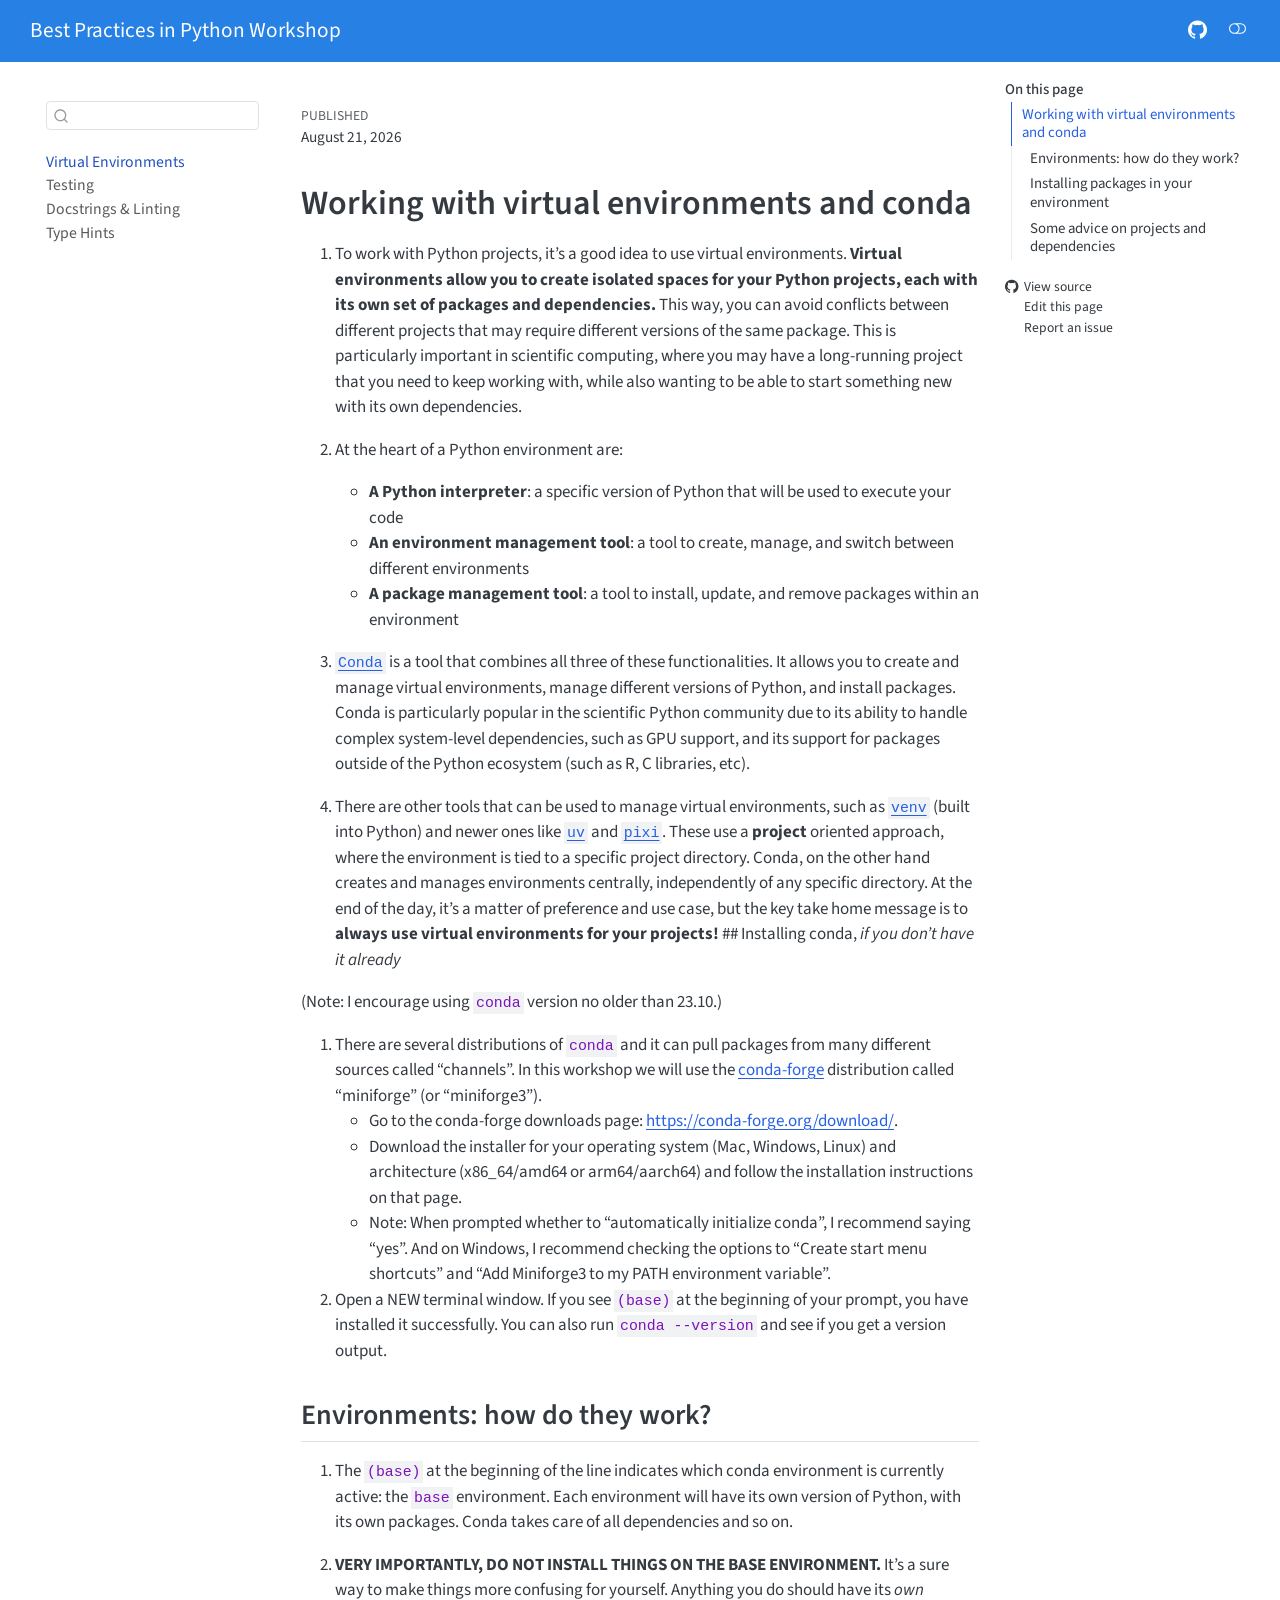
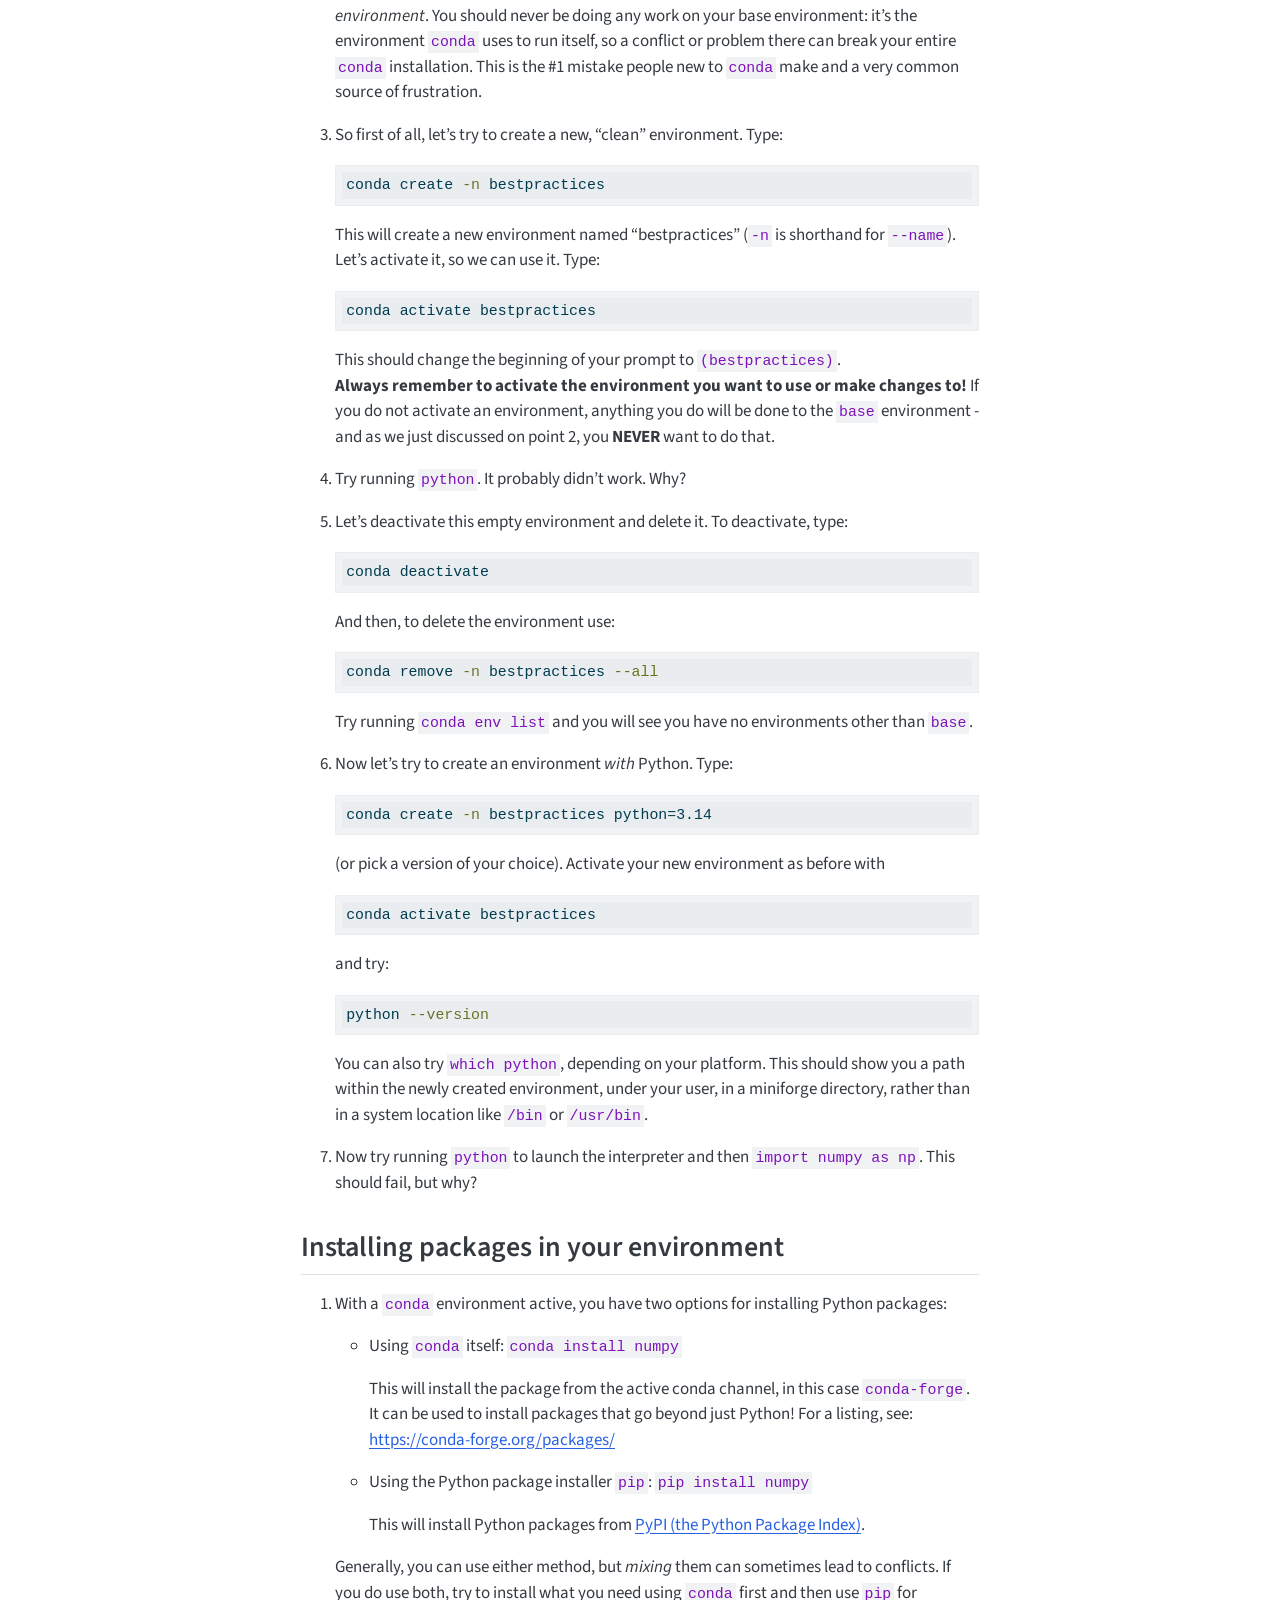
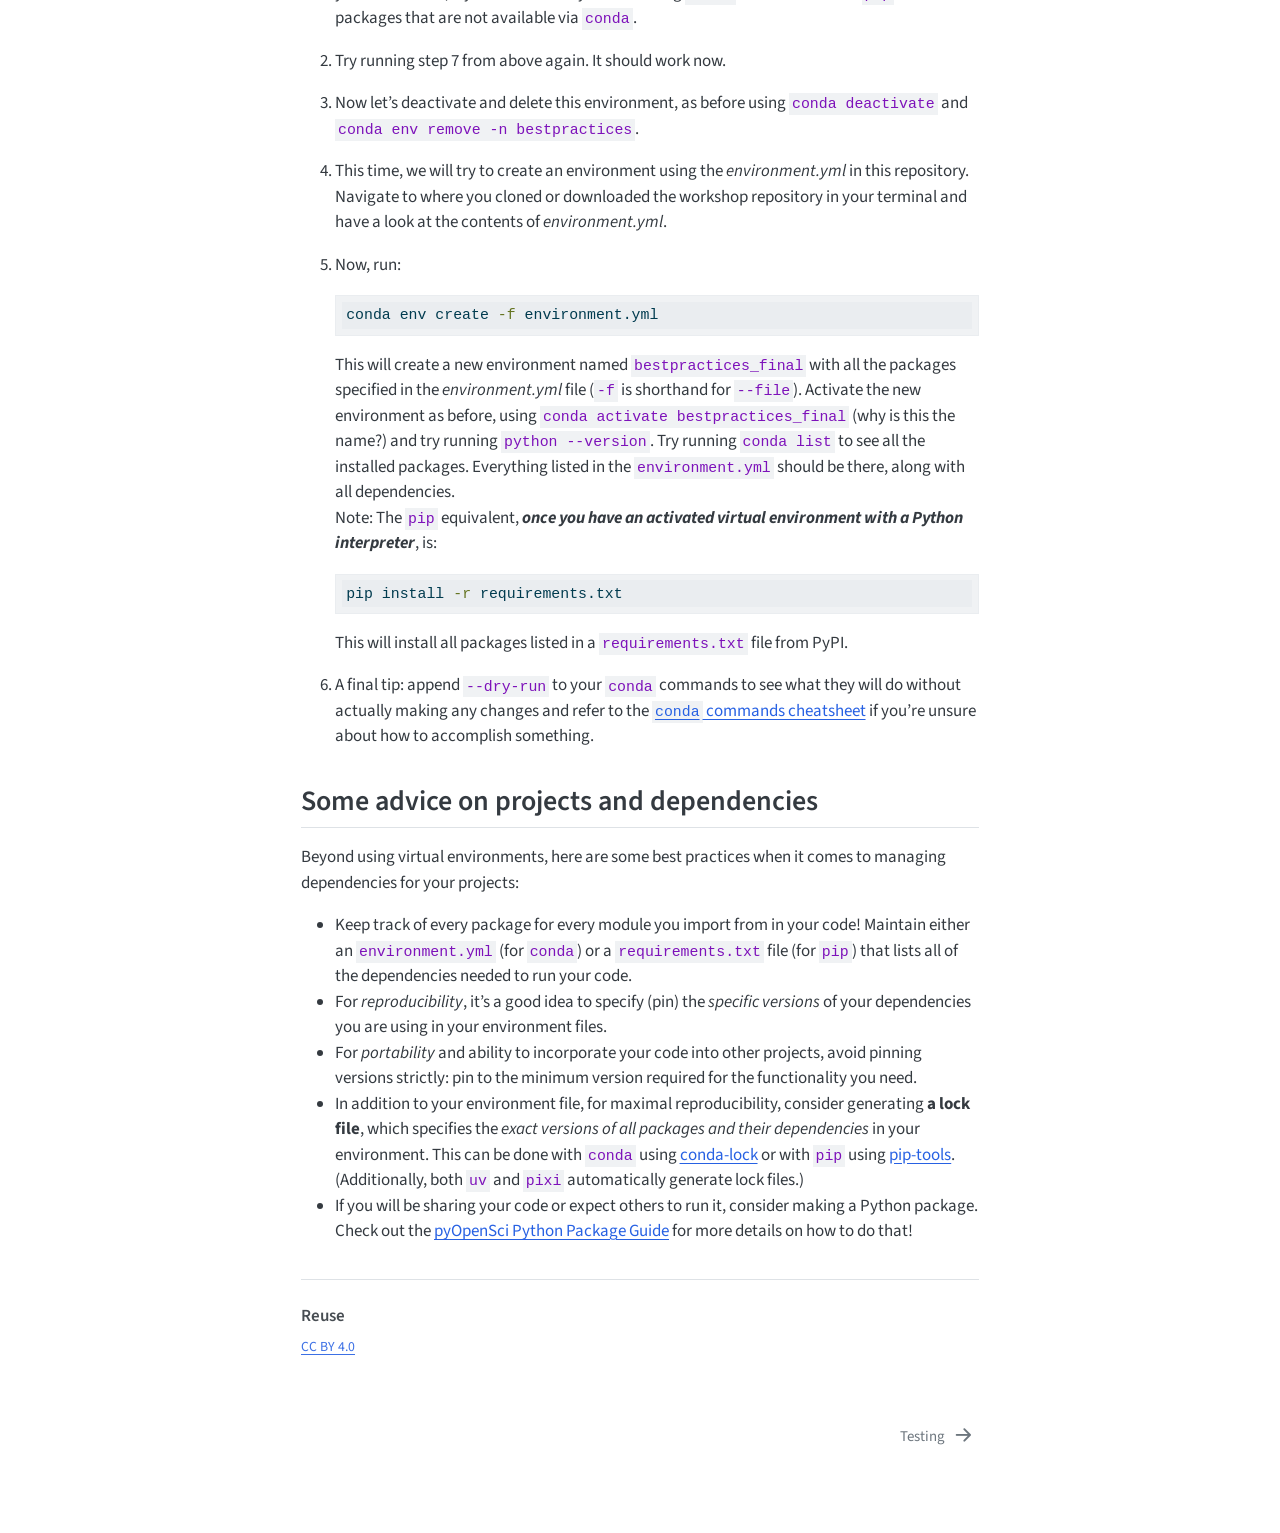
==== commit 64bf6b6b: "Built site for gh-pages" ====
--- a/conda.html
+++ b/conda.html
@@ -6,7 +6,7 @@
 
 <meta name="viewport" content="width=device-width, initial-scale=1.0, user-scalable=yes">
 
-<meta name="dcterms.date" content="2026-08-18">
+<meta name="dcterms.date" content="2026-08-21">
 
 <title>conda – Best Practices in Python Workshop</title>
 <style>
@@ -117,6 +117,7 @@
 
 
 <meta property="og:title" content="Best Practices in Python Workshop">
+<meta property="og:description" content="">
 <meta property="og:site_name" content="Best Practices in Python Workshop">
 </head>
 
@@ -380,7 +381,6 @@
   <ul>
   <li><a href="#working-with-virtual-environments-and-conda" id="toc-working-with-virtual-environments-and-conda" class="nav-link active" data-scroll-target="#working-with-virtual-environments-and-conda">Working with virtual environments and conda</a>
   <ul class="collapse">
-  <li><a href="#installing-conda-if-you-dont-have-it-already" id="toc-installing-conda-if-you-dont-have-it-already" class="nav-link" data-scroll-target="#installing-conda-if-you-dont-have-it-already">Installing conda, <em>if you don’t have it already</em></a></li>
   <li><a href="#environments-how-do-they-work" id="toc-environments-how-do-they-work" class="nav-link" data-scroll-target="#environments-how-do-they-work">Environments: how do they work?</a></li>
   <li><a href="#installing-packages-in-your-environment" id="toc-installing-packages-in-your-environment" class="nav-link" data-scroll-target="#installing-packages-in-your-environment">Installing packages in your environment</a></li>
   <li><a href="#some-advice-on-projects-and-dependencies" id="toc-some-advice-on-projects-and-dependencies" class="nav-link" data-scroll-target="#some-advice-on-projects-and-dependencies">Some advice on projects and dependencies</a></li>
@@ -404,7 +404,7 @@
     <div>
     <div class="quarto-title-meta-heading">Published</div>
     <div class="quarto-title-meta-contents">
-      <p class="date">August 18, 2026</p>
+      <p class="date">August 21, 2026</p>
     </div>
   </div>
   
@@ -427,10 +427,8 @@
 <li><strong>A package management tool</strong>: a tool to install, update, and remove packages within an environment</li>
 </ul></li>
 <li><p><a href="https://conda.org"><code>Conda</code></a> is a tool that combines all three of these functionalities. It allows you to create and manage virtual environments, manage different versions of Python, and install packages. Conda is particularly popular in the scientific Python community due to its ability to handle complex system-level dependencies, such as GPU support, and its support for packages outside of the Python ecosystem (such as R, C libraries, etc).</p></li>
-<li><p>There are other tools that can be used to manage virtual environments, such as <a href="https://docs.python.org/3/library/venv.html"><code>venv</code></a> (built into Python) and newer ones like <a href="https://docs.astral.sh/uv/"><code>uv</code></a> and <a href="https://pixi.sh/latest/"><code>pixi</code></a>. These use a <strong>project</strong> oriented approach, where the environment is tied to a specific project directory. Conda, on the other hand creates and manages environments centrally, independently of any specific directory. At the end of the day, it’s a matter of preference and use case, but the key take home message is to actually <strong>always use virtual environments for your projects!</strong></p></li>
+<li><p>There are other tools that can be used to manage virtual environments, such as <a href="https://docs.python.org/3/library/venv.html"><code>venv</code></a> (built into Python) and newer ones like <a href="https://docs.astral.sh/uv/"><code>uv</code></a> and <a href="https://pixi.sh/latest/"><code>pixi</code></a>. These use a <strong>project</strong> oriented approach, where the environment is tied to a specific project directory. Conda, on the other hand creates and manages environments centrally, independently of any specific directory. At the end of the day, it’s a matter of preference and use case, but the key take home message is to <strong>always use virtual environments for your projects!</strong> ## Installing conda, <em>if you don’t have it already</em></p></li>
 </ol>
-<section id="installing-conda-if-you-dont-have-it-already" class="level2">
-<h2 class="anchored" data-anchor-id="installing-conda-if-you-dont-have-it-already">Installing conda, <em>if you don’t have it already</em></h2>
 <p>(Note: I encourage using <code>conda</code> version no older than 23.10.)</p>
 <ol type="1">
 <li>There are several distributions of <code>conda</code> and it can pull packages from many different sources called “channels”. In this workshop we will use the <a href="https://conda-forge.org">conda-forge</a> distribution called “miniforge” (or “miniforge3”).
@@ -443,18 +441,17 @@
 </ul></li>
 <li>Open a NEW terminal window. If you see <code>(base)</code> at the beginning of your prompt, you have installed it successfully. You can also run <code>conda --version</code> and see if you get a version output.</li>
 </ol>
-</section>
 <section id="environments-how-do-they-work" class="level2">
 <h2 class="anchored" data-anchor-id="environments-how-do-they-work">Environments: how do they work?</h2>
 <ol type="1">
 <li><p>The <code>(base)</code> at the beginning of the line indicates which conda environment is currently active: the <code>base</code> environment. Each environment will have its own version of Python, with its own packages. Conda takes care of all dependencies and so on.</p></li>
-<li><p><strong>VERY IMPORTANTLY, DO NOT INSTALL THINGS ON THE BASE ENVIRONMENT.</strong> It’s a sure way to make things more confusing for yourself. Anything you do should have its <em>own environment</em>. You should never be doing any work on your base environment: it’s the environment <code>conda</code> uses to run itself, so a conflict or problem there can break your entire <code>conda</code> installation.</p></li>
+<li><p><strong>VERY IMPORTANTLY, DO NOT INSTALL THINGS ON THE BASE ENVIRONMENT.</strong> It’s a sure way to make things more confusing for yourself. Anything you do should have its <em>own environment</em>. You should never be doing any work on your base environment: it’s the environment <code>conda</code> uses to run itself, so a conflict or problem there can break your entire <code>conda</code> installation. This is the #1 mistake people new to <code>conda</code> make and a very common source of frustration.</p></li>
 <li><p>So first of all, let’s try to create a new, “clean” environment. Type:</p>
 <div class="code-copy-outer-scaffold"><div class="sourceCode" id="cb1"><pre class="sourceCode bash code-with-copy"><code class="sourceCode bash"><span id="cb1-1"><a href="#cb1-1" aria-hidden="true" tabindex="-1"></a><span class="ex">conda</span> create <span class="at">-n</span> bestpractices</span></code></pre></div><button title="Copy to Clipboard" class="code-copy-button"><i class="bi"></i></button></div>
 <p>This will create a new environment named “bestpractices” (<code>-n</code> is shorthand for <code>--name</code>). Let’s activate it, so we can use it. Type:</p>
 <div class="code-copy-outer-scaffold"><div class="sourceCode" id="cb2"><pre class="sourceCode bash code-with-copy"><code class="sourceCode bash"><span id="cb2-1"><a href="#cb2-1" aria-hidden="true" tabindex="-1"></a><span class="ex">conda</span> activate bestpractices</span></code></pre></div><button title="Copy to Clipboard" class="code-copy-button"><i class="bi"></i></button></div>
 <p>This should change the beginning of your prompt to <code>(bestpractices)</code>.<br>
-<strong>Always remember to activate the environment you want to use or make changes to!</strong></p></li>
+<strong>Always remember to activate the environment you want to use or make changes to!</strong> If you do not activate an environment, anything you do will be done to the <code>base</code> environment - and as we just discussed on point 2, you <strong>NEVER</strong> want to do that.</p></li>
 <li><p>Try running <code>python</code>. It probably didn’t work. Why?</p></li>
 <li><p>Let’s deactivate this empty environment and delete it. To deactivate, type:</p>
 <div class="code-copy-outer-scaffold"><div class="sourceCode" id="cb3"><pre class="sourceCode bash code-with-copy"><code class="sourceCode bash"><span id="cb3-1"><a href="#cb3-1" aria-hidden="true" tabindex="-1"></a><span class="ex">conda</span> deactivate</span></code></pre></div><button title="Copy to Clipboard" class="code-copy-button"><i class="bi"></i></button></div>
@@ -462,9 +459,11 @@
 <div class="code-copy-outer-scaffold"><div class="sourceCode" id="cb4"><pre class="sourceCode bash code-with-copy"><code class="sourceCode bash"><span id="cb4-1"><a href="#cb4-1" aria-hidden="true" tabindex="-1"></a><span class="ex">conda</span> remove <span class="at">-n</span> bestpractices <span class="at">--all</span></span></code></pre></div><button title="Copy to Clipboard" class="code-copy-button"><i class="bi"></i></button></div>
 <p>Try running <code>conda env list</code> and you will see you have no environments other than <code>base</code>.</p></li>
 <li><p>Now let’s try to create an environment <em>with</em> Python. Type:</p>
-<div class="code-copy-outer-scaffold"><div class="sourceCode" id="cb5"><pre class="sourceCode bash code-with-copy"><code class="sourceCode bash"><span id="cb5-1"><a href="#cb5-1" aria-hidden="true" tabindex="-1"></a><span class="ex">conda</span> create <span class="at">-n</span> bestpractices python=3.13</span></code></pre></div><button title="Copy to Clipboard" class="code-copy-button"><i class="bi"></i></button></div>
-<p>(or pick a version of your choice). Activate your new environment as before and try:</p>
-<div class="code-copy-outer-scaffold"><div class="sourceCode" id="cb6"><pre class="sourceCode bash code-with-copy"><code class="sourceCode bash"><span id="cb6-1"><a href="#cb6-1" aria-hidden="true" tabindex="-1"></a><span class="ex">python</span> <span class="at">--version</span></span></code></pre></div><button title="Copy to Clipboard" class="code-copy-button"><i class="bi"></i></button></div>
+<div class="code-copy-outer-scaffold"><div class="sourceCode" id="cb5"><pre class="sourceCode bash code-with-copy"><code class="sourceCode bash"><span id="cb5-1"><a href="#cb5-1" aria-hidden="true" tabindex="-1"></a><span class="ex">conda</span> create <span class="at">-n</span> bestpractices python=3.14</span></code></pre></div><button title="Copy to Clipboard" class="code-copy-button"><i class="bi"></i></button></div>
+<p>(or pick a version of your choice). Activate your new environment as before with</p>
+<div class="code-copy-outer-scaffold"><div class="sourceCode" id="cb6"><pre class="sourceCode bash code-with-copy"><code class="sourceCode bash"><span id="cb6-1"><a href="#cb6-1" aria-hidden="true" tabindex="-1"></a><span class="ex">conda</span> activate bestpractices</span></code></pre></div><button title="Copy to Clipboard" class="code-copy-button"><i class="bi"></i></button></div>
+<p>and try:</p>
+<div class="code-copy-outer-scaffold"><div class="sourceCode" id="cb7"><pre class="sourceCode bash code-with-copy"><code class="sourceCode bash"><span id="cb7-1"><a href="#cb7-1" aria-hidden="true" tabindex="-1"></a><span class="ex">python</span> <span class="at">--version</span></span></code></pre></div><button title="Copy to Clipboard" class="code-copy-button"><i class="bi"></i></button></div>
 <p>You can also try <code>which python</code>, depending on your platform. This should show you a path within the newly created environment, under your user, in a miniforge directory, rather than in a system location like <code>/bin</code> or <code>/usr/bin</code>.</p></li>
 <li><p>Now try running <code>python</code> to launch the interpreter and then <code>import numpy as np</code>. This should fail, but why?</p></li>
 </ol>
@@ -482,12 +481,12 @@
 <p>Generally, you can use either method, but <em>mixing</em> them can sometimes lead to conflicts. If you do use both, try to install what you need using <code>conda</code> first and then use <code>pip</code> for packages that are not available via <code>conda</code>.</p></li>
 <li><p>Try running step 7 from above again. It should work now.</p></li>
 <li><p>Now let’s deactivate and delete this environment, as before using <code>conda deactivate</code> and <code>conda env remove -n bestpractices</code>.</p></li>
-<li><p>This time, we will try to create an environment using the <em>environment.yml</em> in this repository. Navigate to where you cloned the workshop repository in your terminal and have a look at the contents of <em>environment.yml</em>.</p></li>
+<li><p>This time, we will try to create an environment using the <em>environment.yml</em> in this repository. Navigate to where you cloned or downloaded the workshop repository in your terminal and have a look at the contents of <em>environment.yml</em>.</p></li>
 <li><p>Now, run:</p>
-<div class="code-copy-outer-scaffold"><div class="sourceCode" id="cb7"><pre class="sourceCode bash code-with-copy"><code class="sourceCode bash"><span id="cb7-1"><a href="#cb7-1" aria-hidden="true" tabindex="-1"></a><span class="ex">conda</span> env create <span class="at">-f</span> environment.yml</span></code></pre></div><button title="Copy to Clipboard" class="code-copy-button"><i class="bi"></i></button></div>
-<p>This will create a new environment named <code>bestpractices_final</code> with all the packages specified in the <em>environment.yml</em> file (<code>-f</code> is shorthand for <code>--file</code>). Activating the new environment as before, using <code>conda activate bestpractices_final</code> (why is this the name?) and try running <code>python --version</code>. Try running <code>conda list</code> to see all the installed packages. Everything listed in the <code>environment.yml</code> should be there, along with all dependencies.<br>
-Note: The <code>pip</code> equivalent, <em>once you have an activated virtual environment with a Python interpreter</em>, is:</p>
-<div class="code-copy-outer-scaffold"><div class="sourceCode" id="cb8"><pre class="sourceCode bash code-with-copy"><code class="sourceCode bash"><span id="cb8-1"><a href="#cb8-1" aria-hidden="true" tabindex="-1"></a><span class="ex">pip</span> install <span class="at">-r</span> requirements.txt</span></code></pre></div><button title="Copy to Clipboard" class="code-copy-button"><i class="bi"></i></button></div>
+<div class="code-copy-outer-scaffold"><div class="sourceCode" id="cb8"><pre class="sourceCode bash code-with-copy"><code class="sourceCode bash"><span id="cb8-1"><a href="#cb8-1" aria-hidden="true" tabindex="-1"></a><span class="ex">conda</span> env create <span class="at">-f</span> environment.yml</span></code></pre></div><button title="Copy to Clipboard" class="code-copy-button"><i class="bi"></i></button></div>
+<p>This will create a new environment named <code>bestpractices_final</code> with all the packages specified in the <em>environment.yml</em> file (<code>-f</code> is shorthand for <code>--file</code>). Activate the new environment as before, using <code>conda activate bestpractices_final</code> (why is this the name?) and try running <code>python --version</code>. Try running <code>conda list</code> to see all the installed packages. Everything listed in the <code>environment.yml</code> should be there, along with all dependencies.<br>
+Note: The <code>pip</code> equivalent, <strong><em>once you have an activated virtual environment with a Python interpreter</em></strong>, is:</p>
+<div class="code-copy-outer-scaffold"><div class="sourceCode" id="cb9"><pre class="sourceCode bash code-with-copy"><code class="sourceCode bash"><span id="cb9-1"><a href="#cb9-1" aria-hidden="true" tabindex="-1"></a><span class="ex">pip</span> install <span class="at">-r</span> requirements.txt</span></code></pre></div><button title="Copy to Clipboard" class="code-copy-button"><i class="bi"></i></button></div>
 <p>This will install all packages listed in a <code>requirements.txt</code> file from PyPI.</p></li>
 <li><p>A final tip: append <code>--dry-run</code> to your <code>conda</code> commands to see what they will do without actually making any changes and refer to the <a href="https://docs.conda.io/projects/conda/en/latest/user-guide/cheatsheet.html#cheatsheet"><code>conda</code> commands cheatsheet</a> if you’re unsure about how to accomplish something.</p></li>
 </ol>
